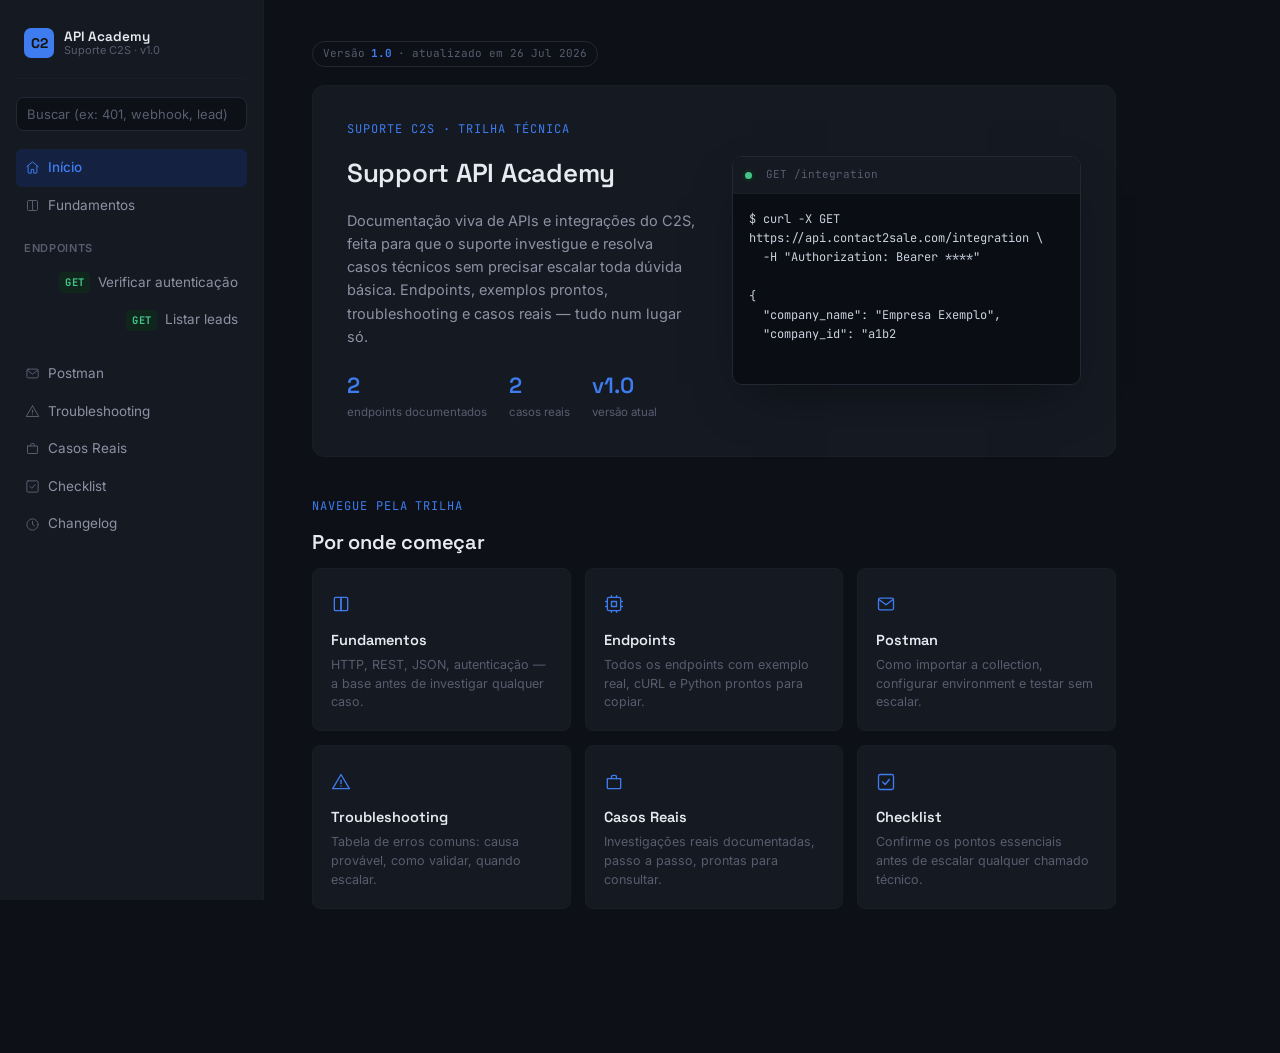
==== index.html @ 48d4d00a "Add files via upload" ====
<!DOCTYPE html>
<html lang="pt-BR">
<head>
<meta charset="UTF-8" />
<meta name="viewport" content="width=device-width, initial-scale=1.0" />
<title>Support API Academy — Trilha Técnica C2S</title>
<meta name="description" content="Documentação técnica de APIs e integrações do C2S para o time de suporte." />
<link rel="preconnect" href="https://fonts.googleapis.com">
<link rel="preconnect" href="https://fonts.gstatic.com" crossorigin>
<link href="https://fonts.googleapis.com/css2?family=Space+Grotesk:wght@500;600;700&family=Inter:wght@400;500;600&family=JetBrains+Mono:wght@400;500;700&display=swap" rel="stylesheet">
<link rel="stylesheet" href="style.css" />
</head>
<body>

<div class="topbar">
  <div class="brand">
    <div class="brand-mark">C2</div>
    <div class="brand-text">
      <span class="brand-title">API Academy</span>
      <span class="brand-sub">Suporte C2S</span>
    </div>
  </div>
  <button class="hamburger" id="hamburger" aria-label="Abrir menu">
    <svg width="17" height="17" viewBox="0 0 24 24" fill="none" stroke="currentColor" stroke-width="1.8" stroke-linecap="round"><path d="M3 6h18M3 12h18M3 18h18"/></svg>
  </button>
</div>

<div class="app-shell">
  <aside class="sidebar" id="sidebar">
    <div class="brand">
      <div class="brand-mark">C2</div>
      <div class="brand-text">
        <span class="brand-title">API Academy</span>
        <span class="brand-sub">Suporte C2S · v1.0</span>
      </div>
    </div>
    <input class="nav-search" id="nav-search" type="text" placeholder="Buscar (ex: 401, webhook, lead)" />
    <nav id="sidebar-nav"></nav>
  </aside>

  <main class="main" id="app"></main>
</div>

<script src="data.js"></script>
<script src="app.js"></script>
</body>
</html>
---- style.css ----
/* ================= DESIGN TOKENS ================= */
:root {
  --bg: #0D1017;
  --bg-elevated: #151922;
  --bg-elevated-2: #1B202B;
  --bg-code: #0A0D13;
  --text: #E7EAF0;
  --text-dim: #8B92A3;
  --text-faint: #565D6E;
  --border: #232834;
  --border-soft: #191D26;

  --accent: #3E7CF0;      /* azul C2S — destaque primário */
  --accent-dim: #2E5FC2;
  --accent-soft: #142140;
  --link: #6E9CF5;        /* azul mais claro — links e código */
  --link-soft: #12203A;
  --violet: #8C87E0;      /* segunda cor de apoio — distingue métodos/estados */
  --violet-soft: #1E1D38;
  --success: #45C48A;
  --success-soft: #10261C;
  --error: #E5685E;
  --error-soft: #2A1917;

  --font-display: 'Space Grotesk', sans-serif;
  --font-body: 'Inter', sans-serif;
  --font-mono: 'JetBrains Mono', monospace;

  --sidebar-w: 264px;
  --radius: 8px;
}

* { box-sizing: border-box; }

html { scroll-behavior: smooth; }

body {
  margin: 0;
  background: var(--bg);
  color: var(--text);
  font-family: var(--font-body);
  font-size: 15px;
  line-height: 1.6;
  -webkit-font-smoothing: antialiased;
}

a { color: var(--link); text-decoration: none; }
a:hover { text-decoration: underline; }

::selection { background: var(--accent-soft); color: var(--accent); }

:focus-visible {
  outline: 2px solid var(--accent);
  outline-offset: 2px;
  border-radius: 4px;
}

code, pre, .mono { font-family: var(--font-mono); }

.icon { flex-shrink: 0; display: inline-block; vertical-align: middle; }
.nav-link .icon { color: var(--text-faint); }
.nav-link.active .icon { color: var(--accent); }
.card-icon .icon { color: var(--accent); }
.copy-btn { display: inline-flex; align-items: center; gap: 5px; }

h1, h2, h3, h4 {
  font-family: var(--font-display);
  font-weight: 600;
  letter-spacing: -0.01em;
  margin: 0 0 0.5em;
}

/* ================= LAYOUT ================= */
.app-shell {
  display: flex;
  min-height: 100vh;
}

/* ---- sidebar ---- */
.sidebar {
  width: var(--sidebar-w);
  flex-shrink: 0;
  background: var(--bg-elevated);
  border-right: 1px solid var(--border-soft);
  position: sticky;
  top: 0;
  height: 100vh;
  overflow-y: auto;
  padding: 24px 16px 40px;
}

.brand {
  display: flex;
  align-items: center;
  gap: 10px;
  padding: 4px 8px 20px;
  border-bottom: 1px solid var(--border-soft);
  margin-bottom: 18px;
}

.brand-mark {
  width: 30px; height: 30px;
  border-radius: 7px;
  background: var(--accent);
  display: flex; align-items: center; justify-content: center;
  font-family: var(--font-display);
  font-weight: 700;
  font-size: 14px;
  color: #17130A;
  flex-shrink: 0;
}

.brand-text { display: flex; flex-direction: column; line-height: 1.15; }
.brand-title { font-family: var(--font-display); font-weight: 600; font-size: 13.5px; color: var(--text); }
.brand-sub { font-size: 11px; color: var(--text-faint); }

.nav-search {
  width: 100%;
  background: var(--bg);
  border: 1px solid var(--border);
  color: var(--text);
  padding: 8px 10px;
  border-radius: var(--radius);
  font-size: 13px;
  font-family: var(--font-body);
  margin-bottom: 18px;
}
.nav-search::placeholder { color: var(--text-faint); }
.nav-search:focus { outline: none; border-color: var(--accent); }

.nav-group { margin-bottom: 16px; }
.nav-group-label {
  font-size: 11px;
  text-transform: uppercase;
  letter-spacing: 0.06em;
  color: var(--text-faint);
  padding: 0 8px 6px;
  font-weight: 600;
}

.nav-link {
  display: flex;
  align-items: center;
  gap: 8px;
  padding: 7px 8px;
  border-radius: 6px;
  color: var(--text-dim);
  font-size: 13.5px;
  cursor: pointer;
  border: 1px solid transparent;
}
.nav-link:hover { color: var(--text); text-decoration: none; background: var(--bg-elevated-2); }
.nav-link.active {
  color: var(--accent);
  background: var(--accent-soft);
  font-weight: 500;
}
.nav-link .method-tag { margin-left: auto; }

/* ---- main ---- */
.main {
  flex: 1;
  min-width: 0;
  padding: 40px 48px 100px;
  max-width: 900px;
}

.eyebrow {
  font-family: var(--font-mono);
  font-size: 12px;
  color: var(--accent);
  text-transform: uppercase;
  letter-spacing: 0.08em;
  margin-bottom: 10px;
  display: block;
}

.page-title { font-size: 30px; margin-bottom: 10px; }
.page-lede { color: var(--text-dim); font-size: 16px; max-width: 620px; margin-bottom: 32px; }

.section { margin-bottom: 44px; }
.section h2 { font-size: 20px; margin-top: 0; }
.section h3 { font-size: 16px; color: var(--text); }

p { color: var(--text-dim); }
.section p { max-width: 680px; }

/* ---- mobile topbar ---- */
.topbar {
  display: none;
  align-items: center;
  justify-content: space-between;
  padding: 14px 18px;
  border-bottom: 1px solid var(--border-soft);
  background: var(--bg-elevated);
  position: sticky;
  top: 0;
  z-index: 20;
}
.hamburger {
  background: none; border: 1px solid var(--border); color: var(--text);
  border-radius: 6px; padding: 6px 10px; cursor: pointer; font-size: 15px;
}

/* ================= COMPONENTS ================= */

/* method tags */
.method-tag {
  font-family: var(--font-mono);
  font-size: 10.5px;
  font-weight: 700;
  padding: 2px 6px;
  border-radius: 4px;
  letter-spacing: 0.02em;
}
.method-GET { color: var(--success); background: var(--success-soft); }
.method-POST { color: var(--accent); background: var(--accent-soft); }
.method-PUT { color: var(--violet); background: var(--violet-soft); }
.method-DELETE { color: var(--error); background: var(--error-soft); }

/* card grid on home */
.card-grid {
  display: grid;
  grid-template-columns: repeat(auto-fill, minmax(240px, 1fr));
  gap: 14px;
  margin-top: 8px;
}
.card {
  background: var(--bg-elevated);
  border: 1px solid var(--border-soft);
  border-radius: var(--radius);
  padding: 18px;
  cursor: pointer;
  transition: border-color .15s ease, transform .15s ease;
}
.card:hover { border-color: var(--accent); transform: translateY(-1px); }
.card-icon { font-size: 20px; margin-bottom: 10px; display: block; }
.card-title { font-family: var(--font-display); font-weight: 600; font-size: 14.5px; color: var(--text); margin-bottom: 4px; }
.card-desc { font-size: 12.5px; color: var(--text-faint); line-height: 1.5; }

/* code panel */
.code-panel {
  background: var(--bg-code);
  border: 1px solid var(--border);
  border-radius: var(--radius);
  overflow: hidden;
  margin: 14px 0;
}
.code-panel-head {
  display: flex;
  align-items: center;
  justify-content: space-between;
  padding: 8px 12px;
  border-bottom: 1px solid var(--border-soft);
  background: var(--bg-elevated);
}
.code-panel-tabs { display: flex; gap: 4px; }
.code-tab {
  font-family: var(--font-mono);
  font-size: 11.5px;
  color: var(--text-faint);
  padding: 4px 9px;
  border-radius: 5px;
  cursor: pointer;
  border: none;
  background: none;
}
.code-tab.active { color: var(--accent); background: var(--accent-soft); }
.copy-btn {
  font-family: var(--font-mono);
  font-size: 11px;
  color: var(--text-faint);
  background: none;
  border: 1px solid var(--border);
  border-radius: 5px;
  padding: 3px 8px;
  cursor: pointer;
}
.copy-btn:hover { color: var(--text); border-color: var(--text-faint); }
.code-panel pre {
  margin: 0;
  padding: 16px;
  overflow-x: auto;
  font-size: 12.5px;
  line-height: 1.6;
  color: #C9D1DE;
}
.code-panel pre .k { color: var(--link); }
.code-panel pre .s { color: var(--success); }
.code-panel pre .n { color: var(--accent); }

/* tables */
table { width: 100%; border-collapse: collapse; margin: 14px 0; font-size: 13px; }
th {
  text-align: left;
  font-family: var(--font-mono);
  font-size: 11px;
  text-transform: uppercase;
  letter-spacing: 0.04em;
  color: var(--text-faint);
  padding: 8px 10px;
  border-bottom: 1px solid var(--border);
}
td { padding: 9px 10px; border-bottom: 1px solid var(--border-soft); color: var(--text-dim); vertical-align: top; }
td code { color: var(--accent); font-size: 12px; }
tr:last-child td { border-bottom: none; }

/* status chips in troubleshooting table */
.status-chip {
  font-family: var(--font-mono);
  font-weight: 700;
  font-size: 12px;
  padding: 2px 7px;
  border-radius: 4px;
}
.status-4 { color: var(--violet); background: var(--violet-soft); }
.status-5 { color: var(--error); background: var(--error-soft); }
.status-2 { color: var(--success); background: var(--success-soft); }

/* checklist */
.checklist { list-style: none; padding: 0; margin: 14px 0; }
.checklist li {
  display: flex; align-items: center; gap: 10px;
  padding: 9px 4px;
  border-bottom: 1px solid var(--border-soft);
  color: var(--text-dim);
  font-size: 14px;
}
.checklist li input { width: 16px; height: 16px; accent-color: var(--accent); }
.checklist li.checked span { color: var(--text-faint); text-decoration: line-through; }

/* case cards */
.caso-card {
  background: var(--bg-elevated);
  border: 1px solid var(--border-soft);
  border-radius: var(--radius);
  padding: 20px 22px;
  margin-bottom: 16px;
}
.caso-id { font-family: var(--font-mono); font-size: 11px; color: var(--accent); letter-spacing: .04em; }
.caso-card h3 { margin: 6px 0 10px; }
.caso-card .label { font-size: 11px; text-transform: uppercase; letter-spacing: .05em; color: var(--text-faint); margin: 14px 0 6px; font-weight: 600; }
.caso-card ol { margin: 0; padding-left: 18px; color: var(--text-dim); }
.caso-card ol li { margin-bottom: 5px; }

/* home hero */
.hero {
  border: 1px solid var(--border-soft);
  background: var(--bg-elevated);
  border-radius: 12px;
  padding: 34px;
  margin-bottom: 40px;
  display: flex;
  gap: 36px;
  align-items: center;
  flex-wrap: wrap;
}
.hero-copy { flex: 1; min-width: 260px; }
.hero-copy .eyebrow { margin-bottom: 14px; }
.hero-copy h1 { font-size: 26px; margin-bottom: 12px; }
.hero-copy p { font-size: 14.5px; }
.hero-terminal { flex: 1; min-width: 300px; max-width: 420px; }

.terminal {
  background: var(--bg-code);
  border: 1px solid var(--border);
  border-radius: 10px;
  overflow: hidden;
  box-shadow: 0 20px 50px -20px rgba(0,0,0,.5);
}
.terminal-head {
  display: flex; align-items: center; gap: 6px;
  padding: 9px 12px;
  background: var(--bg-elevated);
  border-bottom: 1px solid var(--border-soft);
}
.terminal-dot { width: 7px; height: 7px; border-radius: 50%; background: var(--success); box-shadow: 0 0 0 3px var(--success-soft); }
.terminal-label { font-family: var(--font-mono); font-size: 11px; color: var(--text-faint); margin-left: 8px; }
.terminal-body { padding: 16px; font-family: var(--font-mono); font-size: 12px; min-height: 190px; color: #C9D1DE; white-space: pre-wrap; }
.terminal-cursor { display: inline-block; width: 6px; height: 13px; background: var(--accent); vertical-align: middle; animation: blink 1s step-start infinite; }
@keyframes blink { 50% { opacity: 0; } }

.stat-row { display: flex; gap: 22px; margin-top: 20px; flex-wrap: wrap; }
.stat { }
.stat-num { font-family: var(--font-display); font-size: 22px; font-weight: 600; color: var(--accent); }
.stat-label { font-size: 11.5px; color: var(--text-faint); }

.version-badge {
  display: inline-flex; align-items: center; gap: 6px;
  font-family: var(--font-mono); font-size: 11px; color: var(--text-faint);
  border: 1px solid var(--border); border-radius: 20px; padding: 3px 10px;
  margin-bottom: 18px;
}
.version-badge b { color: var(--accent); }

/* video card */
.video-card {
  display: flex;
  align-items: center;
  gap: 14px;
  background: var(--bg-elevated);
  border: 1px solid var(--border-soft);
  border-radius: var(--radius);
  padding: 14px 16px;
  text-decoration: none;
  color: var(--text);
}
.video-card:hover { border-color: var(--accent); text-decoration: none; }
.video-card .icon { color: var(--accent); }
.video-card-title { font-size: 13.5px; font-weight: 500; color: var(--text); }
.video-card-sub { font-size: 11.5px; color: var(--text-faint); margin-top: 2px; }

/* endpoint detail layout */
.endpoint-head {
  display: flex; align-items: center; gap: 10px; margin-bottom: 6px;
}
.endpoint-path { font-family: var(--font-mono); font-size: 15px; color: var(--text); }

.two-col {
  display: grid;
  grid-template-columns: 1fr;
  gap: 24px;
}

@media (min-width: 900px) {
  .two-col { grid-template-columns: 1.1fr 1fr; align-items: start; }
  .two-col .code-panel { position: sticky; top: 24px; }
}

@media (max-width: 860px) {
  .sidebar { position: fixed; left: -280px; top: 0; z-index: 30; transition: left .2s ease; box-shadow: 0 0 0 100vmax rgba(0,0,0,0); }
  .sidebar.open { left: 0; box-shadow: 20px 0 60px rgba(0,0,0,.4); }
  .topbar { display: flex; }
  .main { padding: 24px 18px 80px; }
  .hero { flex-direction: column; }
}
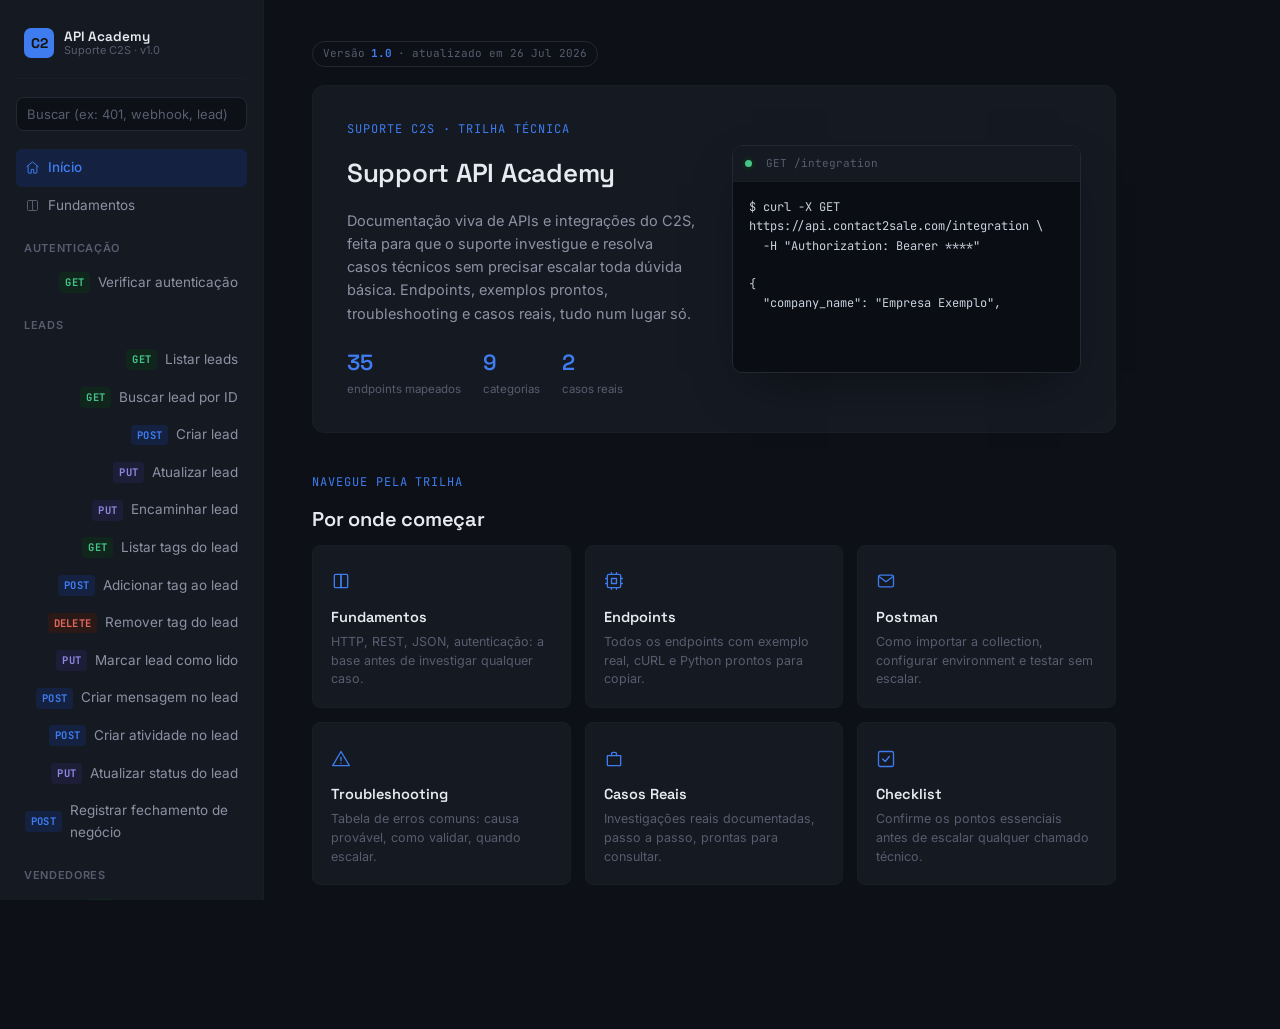
==== commit 6eb69c8b: "Add files via upload" ====
--- a/index.html
+++ b/index.html
@@ -3,7 +3,7 @@
 <head>
 <meta charset="UTF-8" />
 <meta name="viewport" content="width=device-width, initial-scale=1.0" />
-<title>Support API Academy — Trilha Técnica C2S</title>
+<title>Support API Academy: Trilha Técnica C2S</title>
 <meta name="description" content="Documentação técnica de APIs e integrações do C2S para o time de suporte." />
 <link rel="preconnect" href="https://fonts.googleapis.com">
 <link rel="preconnect" href="https://fonts.gstatic.com" crossorigin>
--- a/style.css
+++ b/style.css
@@ -409,6 +409,10 @@
 .video-card .icon { color: var(--accent); }
 .video-card-title { font-size: 13.5px; font-weight: 500; color: var(--text); }
 .video-card-sub { font-size: 11.5px; color: var(--text-faint); margin-top: 2px; }
+.video-card-empty { cursor: default; border-style: dashed; }
+.video-card-empty:hover { border-color: var(--border-soft); }
+.video-card-empty .icon { color: var(--text-faint); }
+.video-card-empty .video-card-title { color: var(--text-faint); }
 
 /* endpoint detail layout */
 .endpoint-head {
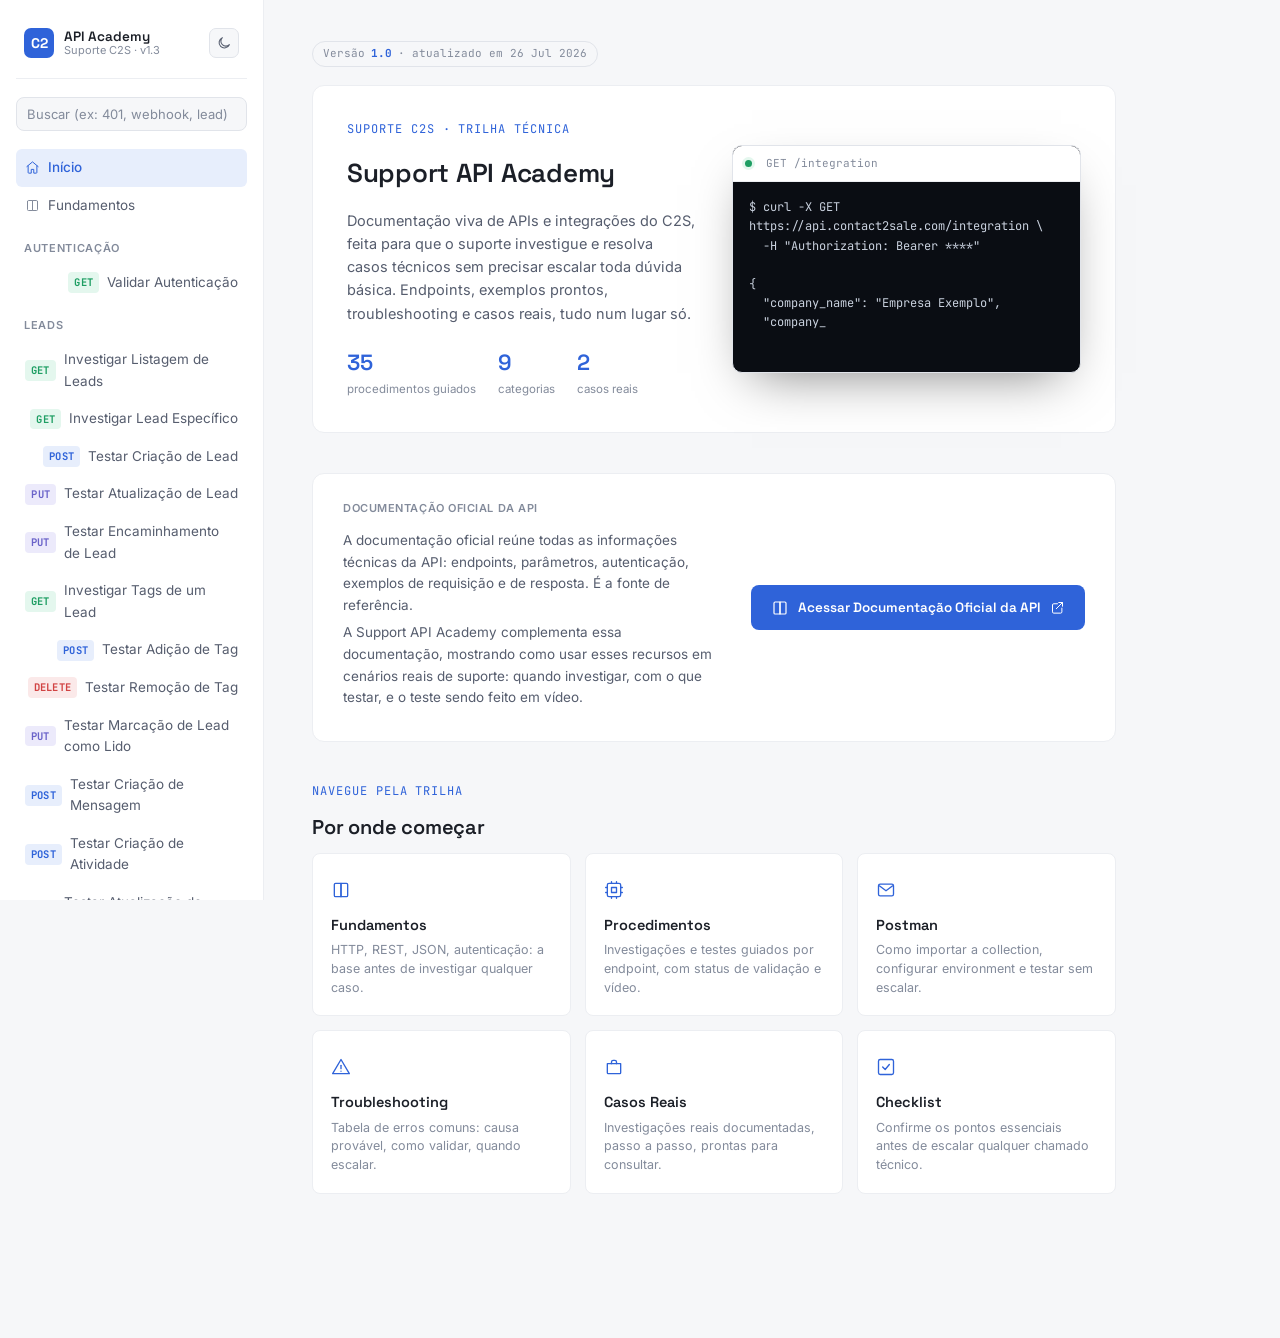
==== commit 1d5bdb13: "Add files via upload" ====
--- a/index.html
+++ b/index.html
@@ -5,6 +5,17 @@
 <meta name="viewport" content="width=device-width, initial-scale=1.0" />
 <title>Support API Academy: Trilha Técnica C2S</title>
 <meta name="description" content="Documentação técnica de APIs e integrações do C2S para o time de suporte." />
+<link rel="icon" type="image/svg+xml" href="favicon.svg" />
+<script>
+  // aplica o tema salvo antes do CSS carregar, evita flash de tema errado
+  (function () {
+    try {
+      var saved = localStorage.getItem("sa-theme");
+      var theme = saved || (window.matchMedia && window.matchMedia("(prefers-color-scheme: light)").matches ? "light" : "dark");
+      document.documentElement.setAttribute("data-theme", theme);
+    } catch (e) {}
+  })();
+</script>
 <link rel="preconnect" href="https://fonts.googleapis.com">
 <link rel="preconnect" href="https://fonts.gstatic.com" crossorigin>
 <link href="https://fonts.googleapis.com/css2?family=Space+Grotesk:wght@500;600;700&family=Inter:wght@400;500;600&family=JetBrains+Mono:wght@400;500;700&display=swap" rel="stylesheet">
@@ -31,8 +42,9 @@
       <div class="brand-mark">C2</div>
       <div class="brand-text">
         <span class="brand-title">API Academy</span>
-        <span class="brand-sub">Suporte C2S · v1.0</span>
+        <span class="brand-sub" id="brand-version">Suporte C2S</span>
       </div>
+      <button class="theme-toggle" id="theme-toggle" aria-label="Alternar tema claro/escuro"></button>
     </div>
     <input class="nav-search" id="nav-search" type="text" placeholder="Buscar (ex: 401, webhook, lead)" />
     <nav id="sidebar-nav"></nav>
--- a/style.css
+++ b/style.css
@@ -10,12 +10,12 @@
   --border: #232834;
   --border-soft: #191D26;
 
-  --accent: #3E7CF0;      /* azul C2S — destaque primário */
+  --accent: #3E7CF0;      /* azul C2S, destaque primário */
   --accent-dim: #2E5FC2;
   --accent-soft: #142140;
-  --link: #6E9CF5;        /* azul mais claro — links e código */
+  --link: #6E9CF5;        /* azul mais claro, links e código */
   --link-soft: #12203A;
-  --violet: #8C87E0;      /* segunda cor de apoio — distingue métodos/estados */
+  --violet: #8C87E0;      /* segunda cor de apoio, distingue métodos/estados */
   --violet-soft: #1E1D38;
   --success: #45C48A;
   --success-soft: #10261C;
@@ -29,6 +29,33 @@
   --sidebar-w: 264px;
   --radius: 8px;
 }
+
+/* ================= TEMA CLARO ================= */
+html[data-theme="light"] {
+  --bg: #F6F7F9;
+  --bg-elevated: #FFFFFF;
+  --bg-elevated-2: #EEF0F3;
+  --bg-code: #0A0D13;      /* blocos de código continuam escuros nos dois temas, de propósito */
+  --text: #1B1F27;
+  --text-dim: #565D6E;
+  --text-faint: #838B9B;
+  --border: #E1E4EA;
+  --border-soft: #ECEEF2;
+
+  --accent: #2F63D9;
+  --accent-dim: #244EAD;
+  --accent-soft: #E7EEFC;
+  --link: #2F63D9;
+  --link-soft: #E7EEFC;
+  --violet: #6A63C9;
+  --violet-soft: #ECEAFB;
+  --success: #1E9E63;
+  --success-soft: #E4F7EE;
+  --error: #D14343;
+  --error-soft: #FBE9E9;
+}
+html[data-theme="light"] .terminal-body,
+html[data-theme="light"] .code-panel pre { color: #C9D1DE; }
 
 * { box-sizing: border-box; }
 
@@ -106,13 +133,25 @@
   font-family: var(--font-display);
   font-weight: 700;
   font-size: 14px;
-  color: #17130A;
+  color: #FFFFFF;
   flex-shrink: 0;
 }
 
-.brand-text { display: flex; flex-direction: column; line-height: 1.15; }
+.brand-text { display: flex; flex-direction: column; line-height: 1.15; flex: 1; min-width: 0; }
 .brand-title { font-family: var(--font-display); font-weight: 600; font-size: 13.5px; color: var(--text); }
 .brand-sub { font-size: 11px; color: var(--text-faint); }
+
+.theme-toggle {
+  flex-shrink: 0;
+  width: 30px; height: 30px;
+  display: flex; align-items: center; justify-content: center;
+  background: var(--bg);
+  border: 1px solid var(--border);
+  border-radius: 7px;
+  color: var(--text-dim);
+  cursor: pointer;
+}
+.theme-toggle:hover { color: var(--accent); border-color: var(--accent); }
 
 .nav-search {
   width: 100%;
@@ -175,6 +214,21 @@
   display: block;
 }
 
+.back-btn {
+  display: inline-flex;
+  align-items: center;
+  gap: 6px;
+  background: none;
+  border: none;
+  color: var(--text-faint);
+  font-family: var(--font-body);
+  font-size: 12.5px;
+  cursor: pointer;
+  padding: 0;
+  margin-bottom: 18px;
+}
+.back-btn:hover { color: var(--accent); }
+
 .page-title { font-size: 30px; margin-bottom: 10px; }
 .page-lede { color: var(--text-dim); font-size: 16px; max-width: 620px; margin-bottom: 32px; }
 
@@ -343,6 +397,48 @@
 .caso-card ol { margin: 0; padding-left: 18px; color: var(--text-dim); }
 .caso-card ol li { margin-bottom: 5px; }
 
+/* relação com a documentação oficial (home) */
+.docs-relation {
+  border: 1px solid var(--border-soft);
+  background: var(--bg-elevated);
+  border-radius: 12px;
+  padding: 26px 30px;
+  margin-bottom: 40px;
+  display: flex;
+  align-items: center;
+  gap: 30px;
+  flex-wrap: wrap;
+}
+.docs-relation-copy { flex: 1; min-width: 260px; }
+.docs-relation-copy p { font-size: 13.5px; margin: 6px 0; max-width: 560px; }
+.docs-relation-btn {
+  display: inline-flex;
+  align-items: center;
+  gap: 9px;
+  background: var(--accent);
+  color: #FFFFFF;
+  font-family: var(--font-display);
+  font-weight: 600;
+  font-size: 13.5px;
+  padding: 12px 20px;
+  border-radius: 8px;
+  white-space: nowrap;
+  text-decoration: none;
+  flex-shrink: 0;
+}
+.docs-relation-btn:hover { text-decoration: none; opacity: 0.9; }
+
+/* link discreto pra doc oficial no rodapé de cada procedimento */
+.official-docs-link {
+  display: inline-flex;
+  align-items: center;
+  gap: 6px;
+  font-size: 12.5px;
+  color: var(--text-faint);
+  margin-top: 8px;
+}
+.official-docs-link:hover { color: var(--link); text-decoration: none; }
+
 /* home hero */
 .hero {
   border: 1px solid var(--border-soft);
@@ -392,6 +488,42 @@
   margin-bottom: 18px;
 }
 .version-badge b { color: var(--accent); }
+
+/* status block + tools block */
+.status-block, .tools-block {
+  background: var(--bg-elevated);
+  border: 1px solid var(--border-soft);
+  border-radius: var(--radius);
+  padding: 16px 18px;
+  margin-bottom: 24px;
+}
+.status-block-label {
+  font-size: 11px;
+  text-transform: uppercase;
+  letter-spacing: 0.05em;
+  color: var(--text-faint);
+  font-weight: 600;
+  margin-bottom: 12px;
+}
+.status-items {
+  display: flex;
+  flex-wrap: wrap;
+  gap: 10px 22px;
+}
+.status-item, .tool-item {
+  display: flex;
+  align-items: center;
+  gap: 7px;
+  font-size: 13px;
+  color: var(--text-dim);
+}
+.status-item.done { color: var(--success); }
+.status-item.done .icon { color: var(--success); }
+.status-item.pending { color: var(--text-faint); }
+.status-item.pending .icon { color: var(--text-faint); }
+.status-item.revisao { color: var(--text-dim); }
+.status-item.revisao .icon { color: var(--text-faint); }
+.tool-item .icon { color: var(--accent); }
 
 /* video card */
 .video-card {
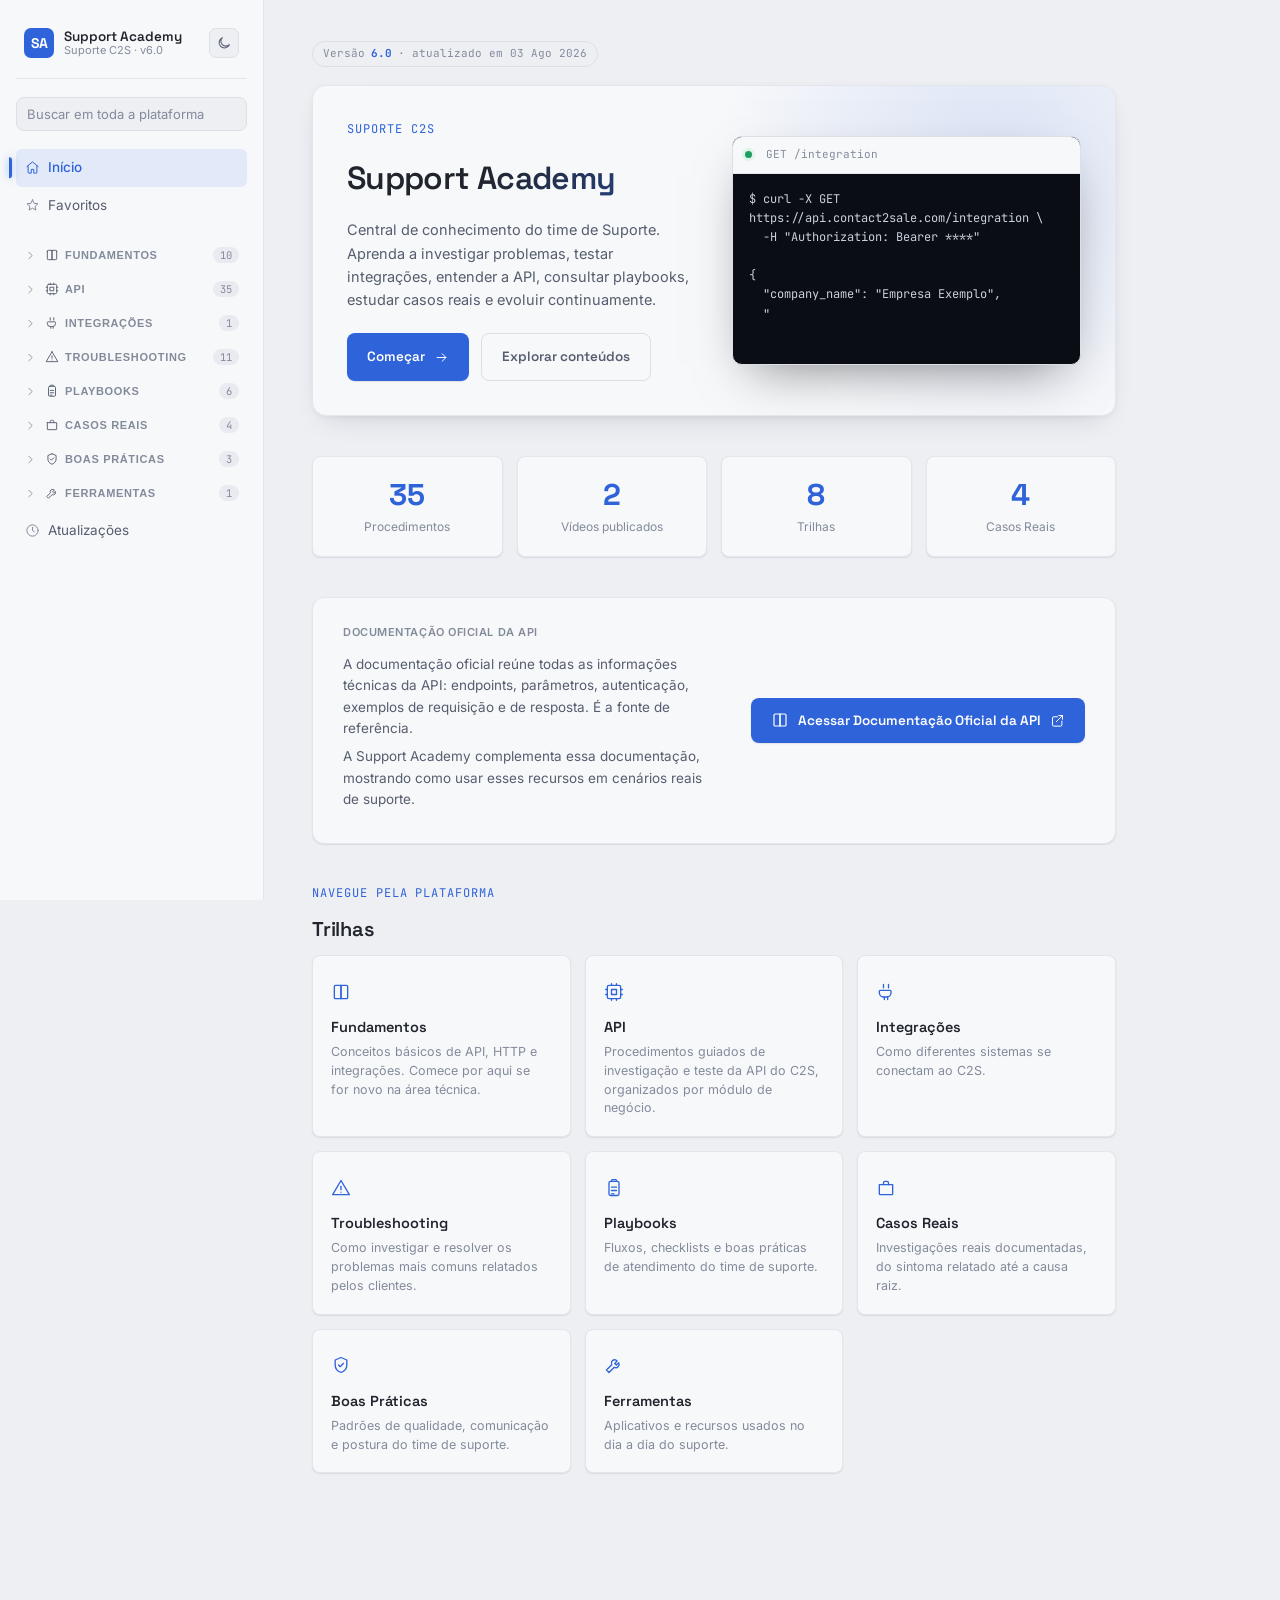
==== commit a009e8c0: "Add files via upload" ====
--- a/index.html
+++ b/index.html
@@ -3,8 +3,8 @@
 <head>
 <meta charset="UTF-8" />
 <meta name="viewport" content="width=device-width, initial-scale=1.0" />
-<title>Support API Academy: Trilha Técnica C2S</title>
-<meta name="description" content="Documentação técnica de APIs e integrações do C2S para o time de suporte." />
+<title>Support Academy: Base de Conhecimento do Suporte C2S</title>
+<meta name="description" content="Plataforma interna de treinamento, documentação técnica, troubleshooting e base de conhecimento do Suporte C2S." />
 <link rel="icon" type="image/svg+xml" href="favicon.svg" />
 <script>
   // aplica o tema salvo antes do CSS carregar, evita flash de tema errado
@@ -25,9 +25,9 @@
 
 <div class="topbar">
   <div class="brand">
-    <div class="brand-mark">C2</div>
+    <div class="brand-mark">SA</div>
     <div class="brand-text">
-      <span class="brand-title">API Academy</span>
+      <span class="brand-title">Support Academy</span>
       <span class="brand-sub">Suporte C2S</span>
     </div>
   </div>
@@ -39,14 +39,14 @@
 <div class="app-shell">
   <aside class="sidebar" id="sidebar">
     <div class="brand">
-      <div class="brand-mark">C2</div>
+      <div class="brand-mark">SA</div>
       <div class="brand-text">
-        <span class="brand-title">API Academy</span>
+        <span class="brand-title">Support Academy</span>
         <span class="brand-sub" id="brand-version">Suporte C2S</span>
       </div>
       <button class="theme-toggle" id="theme-toggle" aria-label="Alternar tema claro/escuro"></button>
     </div>
-    <input class="nav-search" id="nav-search" type="text" placeholder="Buscar (ex: 401, webhook, lead)" />
+    <input class="nav-search" id="nav-search" type="text" placeholder="Buscar em toda a plataforma" />
     <nav id="sidebar-nav"></nav>
   </aside>
 
--- a/style.css
+++ b/style.css
@@ -28,31 +28,43 @@
 
   --sidebar-w: 264px;
   --radius: 8px;
+  --radius-lg: 14px;
+
+  --ease: cubic-bezier(0.16, 1, 0.3, 1);
+  --shadow-sm: 0 1px 2px rgba(0,0,0,.24), 0 1px 1px rgba(0,0,0,.12);
+  --shadow-md: 0 10px 30px -12px rgba(0,0,0,.45), 0 2px 8px -2px rgba(0,0,0,.3);
+  --shadow-lg: 0 30px 60px -20px rgba(0,0,0,.55), 0 10px 24px -8px rgba(0,0,0,.35);
+  --glow-accent: 0 0 0 1px rgba(62,124,240,.35), 0 8px 30px -6px rgba(62,124,240,.35);
 }
 
 /* ================= TEMA CLARO ================= */
 html[data-theme="light"] {
-  --bg: #F6F7F9;
-  --bg-elevated: #FFFFFF;
-  --bg-elevated-2: #EEF0F3;
+  --bg: #EDEFF3;
+  --bg-elevated: #F7F8FA;
+  --bg-elevated-2: #E9EBF0;
   --bg-code: #0A0D13;      /* blocos de código continuam escuros nos dois temas, de propósito */
-  --text: #1B1F27;
+  --text: #20242C;
   --text-dim: #565D6E;
   --text-faint: #838B9B;
-  --border: #E1E4EA;
-  --border-soft: #ECEEF2;
+  --border: #DBDFE6;
+  --border-soft: #E3E6EC;
 
   --accent: #2F63D9;
   --accent-dim: #244EAD;
-  --accent-soft: #E7EEFC;
+  --accent-soft: #E2E9F9;
   --link: #2F63D9;
-  --link-soft: #E7EEFC;
+  --link-soft: #E2E9F9;
   --violet: #6A63C9;
-  --violet-soft: #ECEAFB;
+  --violet-soft: #E7E4F7;
   --success: #1E9E63;
-  --success-soft: #E4F7EE;
+  --success-soft: #DFF3E9;
   --error: #D14343;
-  --error-soft: #FBE9E9;
+  --error-soft: #F8E3E3;
+
+  --shadow-sm: 0 1px 2px rgba(20,30,50,.06), 0 1px 1px rgba(20,30,50,.04);
+  --shadow-md: 0 12px 28px -14px rgba(20,30,50,.18), 0 2px 8px -2px rgba(20,30,50,.08);
+  --shadow-lg: 0 30px 60px -24px rgba(20,30,50,.22), 0 10px 24px -10px rgba(20,30,50,.12);
+  --glow-accent: 0 0 0 1px rgba(47,99,217,.25), 0 8px 26px -8px rgba(47,99,217,.3);
 }
 html[data-theme="light"] .terminal-body,
 html[data-theme="light"] .code-panel pre { color: #C9D1DE; }
@@ -83,6 +95,13 @@
 }
 
 code, pre, .mono { font-family: var(--font-mono); }
+
+/* scrollbar customizada */
+* { scrollbar-width: thin; scrollbar-color: var(--border) transparent; }
+*::-webkit-scrollbar { width: 9px; height: 9px; }
+*::-webkit-scrollbar-track { background: transparent; }
+*::-webkit-scrollbar-thumb { background: var(--border); border-radius: 20px; border: 2px solid transparent; background-clip: padding-box; }
+*::-webkit-scrollbar-thumb:hover { background: var(--text-faint); background-clip: padding-box; }
 
 .icon { flex-shrink: 0; display: inline-block; vertical-align: middle; }
 .nav-link .icon { color: var(--text-faint); }
@@ -150,8 +169,10 @@
   border-radius: 7px;
   color: var(--text-dim);
   cursor: pointer;
-}
-.theme-toggle:hover { color: var(--accent); border-color: var(--accent); }
+  transition: color .15s var(--ease), border-color .15s var(--ease), transform .15s var(--ease);
+}
+.theme-toggle:hover { color: var(--accent); border-color: var(--accent); transform: rotate(-8deg); }
+.theme-toggle:active { transform: rotate(0deg) scale(.92); }
 
 .nav-search {
   width: 100%;
@@ -187,6 +208,8 @@
   font-size: 13.5px;
   cursor: pointer;
   border: 1px solid transparent;
+  position: relative;
+  transition: color .15s var(--ease), background-color .15s var(--ease);
 }
 .nav-link:hover { color: var(--text); text-decoration: none; background: var(--bg-elevated-2); }
 .nav-link.active {
@@ -194,7 +217,73 @@
   background: var(--accent-soft);
   font-weight: 500;
 }
+.nav-link.active::before {
+  content: "";
+  position: absolute;
+  left: -8px; top: 50%;
+  transform: translateY(-50%);
+  width: 3px; height: 60%;
+  border-radius: 0 3px 3px 0;
+  background: var(--accent);
+  box-shadow: 0 0 8px rgba(62,124,240,.6);
+}
+.nav-link .icon { transition: color .15s var(--ease); }
 .nav-link .method-tag { margin-left: auto; }
+
+/* pastas colapsáveis (categorias de procedimento) */
+.nav-folder { margin-bottom: 4px; }
+.nav-folder-toggle {
+  width: 100%;
+  display: flex;
+  align-items: center;
+  gap: 6px;
+  padding: 7px 8px;
+  background: none;
+  border: none;
+  border-radius: 6px;
+  cursor: pointer;
+  text-align: left;
+  transition: background-color .15s var(--ease);
+}
+.nav-folder-toggle:hover { background: var(--bg-elevated-2); }
+.nav-folder-toggle .icon {
+  color: var(--text-faint);
+  transition: transform 0.15s ease;
+  flex-shrink: 0;
+}
+.nav-folder.open .nav-folder-toggle .icon { transform: rotate(90deg); }
+.nav-folder-toggle .nav-group-label { padding: 0; margin: 0; }
+.nav-folder-count {
+  margin-left: auto;
+  font-family: var(--font-mono);
+  font-size: 10.5px;
+  color: var(--text-faint);
+  background: var(--bg-elevated-2);
+  border-radius: 10px;
+  padding: 1px 7px;
+}
+.nav-folder-items {
+  max-height: 0;
+  overflow: hidden;
+  transition: max-height 0.2s ease;
+}
+.nav-folder.open .nav-folder-items { max-height: 2000px; }
+
+.nav-method-group { margin: 6px 0 10px; padding-left: 6px; }
+.nav-method-label { padding: 2px 8px 5px; }
+.nav-method-group .nav-link { padding-left: 20px; font-size: 13px; }
+
+.nav-categoria-group { margin: 4px 0 8px; }
+.nav-categoria-label {
+  font-size: 10.5px;
+  text-transform: uppercase;
+  letter-spacing: 0.05em;
+  color: var(--text-faint);
+  padding: 4px 8px 3px 14px;
+  font-weight: 600;
+}
+.nav-categoria-group > .nav-link { padding-left: 20px; font-size: 13px; }
+.nav-folder-toggle .icon:nth-child(2) { color: var(--text-dim); margin-left: 2px; }
 
 /* ---- main ---- */
 .main {
@@ -202,6 +291,15 @@
   min-width: 0;
   padding: 40px 48px 100px;
   max-width: 900px;
+}
+
+@keyframes pageIn {
+  from { opacity: 0; transform: translateY(6px); }
+  to { opacity: 1; transform: translateY(0); }
+}
+.page-enter { animation: pageIn .32s var(--ease); }
+@media (prefers-reduced-motion: reduce) {
+  .page-enter, .hero { animation: none; }
 }
 
 .eyebrow {
@@ -226,8 +324,75 @@
   cursor: pointer;
   padding: 0;
   margin-bottom: 18px;
-}
-.back-btn:hover { color: var(--accent); }
+  transition: color .15s var(--ease), transform .15s var(--ease);
+}
+.back-btn:hover { color: var(--accent); transform: translateX(-2px); }
+
+/* breadcrumb */
+.breadcrumb {
+  display: flex;
+  align-items: center;
+  flex-wrap: wrap;
+  gap: 6px;
+  font-size: 12px;
+  color: var(--text-faint);
+  margin-bottom: 14px;
+}
+.breadcrumb a { color: var(--text-faint); text-decoration: none; }
+.breadcrumb a:hover { color: var(--accent); }
+.breadcrumb-sep { color: var(--border); }
+.breadcrumb-current { color: var(--text-dim); }
+
+.content-title-row {
+  display: flex;
+  align-items: center;
+  gap: 12px;
+  margin-bottom: 10px;
+}
+.content-title-row .page-title { margin-bottom: 0; }
+
+.favorite-btn {
+  flex-shrink: 0;
+  width: 34px; height: 34px;
+  display: flex; align-items: center; justify-content: center;
+  background: var(--bg-elevated);
+  border: 1px solid var(--border);
+  border-radius: 8px;
+  color: var(--text-faint);
+  cursor: pointer;
+  transition: color .15s var(--ease), border-color .15s var(--ease), transform .15s var(--ease);
+}
+.favorite-btn:hover { color: var(--accent); border-color: var(--accent); transform: scale(1.06); }
+.favorite-btn.active { color: #F5B93D; border-color: rgba(245,185,61,.4); }
+.favorite-btn.active .icon { fill: #F5B93D; }
+.favorite-btn:active { transform: scale(.92); }
+
+/* progresso */
+.progress-control {
+  display: inline-flex;
+  gap: 4px;
+  padding: 4px;
+  background: var(--bg-elevated);
+  border: 1px solid var(--border-soft);
+  border-radius: 9px;
+  margin-bottom: 24px;
+}
+.progress-btn {
+  font-family: var(--font-body);
+  font-size: 12px;
+  font-weight: 500;
+  padding: 6px 12px;
+  border-radius: 6px;
+  border: none;
+  background: none;
+  color: var(--text-faint);
+  cursor: pointer;
+  transition: background-color .15s var(--ease), color .15s var(--ease);
+}
+.progress-btn:hover { color: var(--text); }
+.progress-btn.active.progress-nao-iniciado { background: var(--bg-elevated-2); color: var(--text-dim); }
+.progress-btn.active.progress-em-andamento { background: var(--accent-soft); color: var(--accent); }
+.progress-btn.active.progress-concluido { background: var(--success-soft); color: var(--success); }
 
 .page-title { font-size: 30px; margin-bottom: 10px; }
 .page-lede { color: var(--text-dim); font-size: 16px; max-width: 620px; margin-bottom: 32px; }
@@ -266,11 +431,12 @@
   padding: 2px 6px;
   border-radius: 4px;
   letter-spacing: 0.02em;
-}
-.method-GET { color: var(--success); background: var(--success-soft); }
-.method-POST { color: var(--accent); background: var(--accent-soft); }
-.method-PUT { color: var(--violet); background: var(--violet-soft); }
-.method-DELETE { color: var(--error); background: var(--error-soft); }
+  border: 1px solid transparent;
+}
+.method-GET { color: var(--success); background: var(--success-soft); border-color: rgba(69,196,138,.25); }
+.method-POST { color: var(--accent); background: var(--accent-soft); border-color: rgba(62,124,240,.25); }
+.method-PUT { color: var(--violet); background: var(--violet-soft); border-color: rgba(140,135,224,.25); }
+.method-DELETE { color: var(--error); background: var(--error-soft); border-color: rgba(229,104,94,.25); }
 
 /* card grid on home */
 .card-grid {
@@ -285,10 +451,14 @@
   border-radius: var(--radius);
   padding: 18px;
   cursor: pointer;
-  transition: border-color .15s ease, transform .15s ease;
-}
-.card:hover { border-color: var(--accent); transform: translateY(-1px); }
+  box-shadow: var(--shadow-sm);
+  transition: border-color .2s var(--ease), transform .2s var(--ease), box-shadow .2s var(--ease);
+}
+.card:hover { border-color: var(--accent); transform: translateY(-3px); box-shadow: var(--glow-accent); }
+.card:active { transform: translateY(-1px); transition-duration: .05s; }
 .card-icon { font-size: 20px; margin-bottom: 10px; display: block; }
+.card-icon .icon { transition: transform .25s var(--ease); }
+.card:hover .card-icon .icon { transform: scale(1.08); }
 .card-title { font-family: var(--font-display); font-weight: 600; font-size: 14.5px; color: var(--text); margin-bottom: 4px; }
 .card-desc { font-size: 12.5px; color: var(--text-faint); line-height: 1.5; }
 
@@ -299,6 +469,7 @@
   border-radius: var(--radius);
   overflow: hidden;
   margin: 14px 0;
+  box-shadow: var(--shadow-sm);
 }
 .code-panel-head {
   display: flex;
@@ -318,7 +489,9 @@
   cursor: pointer;
   border: none;
   background: none;
-}
+  transition: color .15s var(--ease), background-color .15s var(--ease);
+}
+.code-tab:hover { color: var(--text); }
 .code-tab.active { color: var(--accent); background: var(--accent-soft); }
 .copy-btn {
   font-family: var(--font-mono);
@@ -329,8 +502,10 @@
   border-radius: 5px;
   padding: 3px 8px;
   cursor: pointer;
+  transition: color .15s var(--ease), border-color .15s var(--ease), transform .1s var(--ease);
 }
 .copy-btn:hover { color: var(--text); border-color: var(--text-faint); }
+.copy-btn:active { transform: scale(.94); }
 .code-panel pre {
   margin: 0;
   padding: 16px;
@@ -358,6 +533,8 @@
 td { padding: 9px 10px; border-bottom: 1px solid var(--border-soft); color: var(--text-dim); vertical-align: top; }
 td code { color: var(--accent); font-size: 12px; }
 tr:last-child td { border-bottom: none; }
+tbody tr { transition: background-color .12s var(--ease); }
+tbody tr:hover { background-color: var(--bg-elevated-2); }
 
 /* status chips in troubleshooting table */
 .status-chip {
@@ -379,8 +556,36 @@
   border-bottom: 1px solid var(--border-soft);
   color: var(--text-dim);
   font-size: 14px;
-}
-.checklist li input { width: 16px; height: 16px; accent-color: var(--accent); }
+  transition: background-color .15s var(--ease);
+}
+.checklist li:hover { background-color: var(--bg-elevated); }
+.checklist li input[type="checkbox"] {
+  appearance: none;
+  -webkit-appearance: none;
+  width: 18px; height: 18px;
+  flex-shrink: 0;
+  border: 1.5px solid var(--border);
+  border-radius: 5px;
+  background: var(--bg);
+  cursor: pointer;
+  position: relative;
+  transition: background-color .15s var(--ease), border-color .15s var(--ease), transform .1s var(--ease);
+}
+.checklist li input[type="checkbox"]:hover { border-color: var(--accent); }
+.checklist li input[type="checkbox"]:active { transform: scale(.9); }
+.checklist li input[type="checkbox"]:checked {
+  background: var(--accent);
+  border-color: var(--accent);
+}
+.checklist li input[type="checkbox"]:checked::after {
+  content: "";
+  position: absolute;
+  left: 5px; top: 1.5px;
+  width: 5px; height: 9px;
+  border: solid #fff;
+  border-width: 0 2px 2px 0;
+  transform: rotate(45deg);
+}
 .checklist li.checked span { color: var(--text-faint); text-decoration: line-through; }
 
 /* case cards */
@@ -390,6 +595,7 @@
   border-radius: var(--radius);
   padding: 20px 22px;
   margin-bottom: 16px;
+  box-shadow: var(--shadow-sm);
 }
 .caso-id { font-family: var(--font-mono); font-size: 11px; color: var(--accent); letter-spacing: .04em; }
 .caso-card h3 { margin: 6px 0 10px; }
@@ -397,6 +603,64 @@
 .caso-card ol { margin: 0; padding-left: 18px; color: var(--text-dim); }
 .caso-card ol li { margin-bottom: 5px; }
 
+/* listas reutilizáveis em qualquer tipo de conteúdo */
+.step-list { margin: 0; padding-left: 20px; color: var(--text-dim); font-size: 14px; }
+.step-list li { margin-bottom: 8px; line-height: 1.55; }
+.tip-list { list-style: none; margin: 0; padding: 0; color: var(--text-dim); font-size: 14px; }
+.tip-list li {
+  position: relative;
+  padding: 8px 0 8px 20px;
+  border-bottom: 1px solid var(--border-soft);
+  line-height: 1.55;
+}
+.tip-list li:last-child { border-bottom: none; }
+.tip-list li::before {
+  content: "";
+  position: absolute;
+  left: 2px; top: 16px;
+  width: 5px; height: 5px;
+  border-radius: 50%;
+  background: var(--accent);
+}
+.keyword-chips { display: flex; flex-wrap: wrap; gap: 8px; }
+.keyword-chip {
+  font-family: var(--font-mono);
+  font-size: 11.5px;
+  color: var(--text-dim);
+  background: var(--bg-elevated-2);
+  border: 1px solid var(--border-soft);
+  border-radius: 20px;
+  padding: 4px 11px;
+}
+
+/* navegação anterior / próximo conteúdo */
+.prev-next-nav {
+  display: grid;
+  grid-template-columns: 1fr 1fr;
+  gap: 14px;
+  margin-top: 40px;
+  padding-top: 24px;
+  border-top: 1px solid var(--border-soft);
+}
+.prev-next-link {
+  display: flex;
+  align-items: center;
+  gap: 10px;
+  padding: 14px 16px;
+  border: 1px solid var(--border-soft);
+  border-radius: var(--radius);
+  background: var(--bg-elevated);
+  text-decoration: none;
+  color: var(--text);
+  transition: border-color .15s var(--ease), transform .15s var(--ease);
+}
+.prev-next-link:hover { border-color: var(--accent); text-decoration: none; transform: translateY(-2px); }
+.prev-next-link.next { justify-content: flex-end; text-align: right; }
+.prev-next-link .icon { color: var(--text-faint); flex-shrink: 0; }
+.prev-next-label { display: block; font-size: 10.5px; text-transform: uppercase; letter-spacing: .05em; color: var(--text-faint); margin-bottom: 2px; }
+.prev-next-title { display: block; font-size: 13px; font-weight: 500; }
+@media (max-width: 640px) { .prev-next-nav { grid-template-columns: 1fr; } }
+
 /* relação com a documentação oficial (home) */
 .docs-relation {
   border: 1px solid var(--border-soft);
@@ -408,6 +672,7 @@
   align-items: center;
   gap: 30px;
   flex-wrap: wrap;
+  box-shadow: var(--shadow-sm);
 }
 .docs-relation-copy { flex: 1; min-width: 260px; }
 .docs-relation-copy p { font-size: 13.5px; margin: 6px 0; max-width: 560px; }
@@ -425,8 +690,11 @@
   white-space: nowrap;
   text-decoration: none;
   flex-shrink: 0;
-}
-.docs-relation-btn:hover { text-decoration: none; opacity: 0.9; }
+  box-shadow: var(--shadow-sm);
+  transition: transform .18s var(--ease), box-shadow .18s var(--ease), opacity .18s var(--ease);
+}
+.docs-relation-btn:hover { text-decoration: none; transform: translateY(-2px); box-shadow: var(--glow-accent); }
+.docs-relation-btn:active { transform: translateY(0); }
 
 /* link discreto pra doc oficial no rodapé de cada procedimento */
 .official-docs-link {
@@ -441,21 +709,64 @@
 
 /* home hero */
 .hero {
+  position: relative;
   border: 1px solid var(--border-soft);
   background: var(--bg-elevated);
-  border-radius: 12px;
+  border-radius: var(--radius-lg);
   padding: 34px;
   margin-bottom: 40px;
   display: flex;
   gap: 36px;
   align-items: center;
   flex-wrap: wrap;
-}
-.hero-copy { flex: 1; min-width: 260px; }
+  overflow: hidden;
+  box-shadow: var(--shadow-md);
+  animation: heroIn .5s var(--ease) both;
+}
+.hero::before {
+  content: "";
+  position: absolute;
+  top: -60%; right: -20%;
+  width: 560px; height: 560px;
+  background: radial-gradient(circle, rgba(62,124,240,.22) 0%, rgba(62,124,240,0) 70%);
+  pointer-events: none;
+}
+html[data-theme="light"] .hero::before {
+  background: radial-gradient(circle, rgba(47,99,217,.14) 0%, rgba(47,99,217,0) 70%);
+}
+@keyframes heroIn {
+  from { opacity: 0; transform: translateY(8px); }
+  to { opacity: 1; transform: translateY(0); }
+}
+.hero-copy { position: relative; flex: 1; min-width: 260px; }
 .hero-copy .eyebrow { margin-bottom: 14px; }
-.hero-copy h1 { font-size: 26px; margin-bottom: 12px; }
+.hero-copy h1 {
+  font-size: 32px;
+  letter-spacing: -0.02em;
+  margin-bottom: 12px;
+  background: linear-gradient(135deg, var(--text) 40%, var(--accent) 130%);
+  -webkit-background-clip: text;
+  background-clip: text;
+  color: transparent;
+}
 .hero-copy p { font-size: 14.5px; }
-.hero-terminal { flex: 1; min-width: 300px; max-width: 420px; }
+.hero-actions { display: flex; gap: 12px; margin-top: 22px; flex-wrap: wrap; }
+.hero-secondary-btn {
+  display: inline-flex;
+  align-items: center;
+  gap: 8px;
+  padding: 12px 20px;
+  border-radius: 8px;
+  border: 1px solid var(--border);
+  color: var(--text-dim);
+  font-family: var(--font-display);
+  font-weight: 600;
+  font-size: 13.5px;
+  text-decoration: none;
+  transition: border-color .18s var(--ease), color .18s var(--ease), transform .18s var(--ease);
+}
+.hero-secondary-btn:hover { border-color: var(--accent); color: var(--accent); text-decoration: none; transform: translateY(-2px); }
+.hero-terminal { position: relative; flex: 1; min-width: 300px; max-width: 420px; }
 
 .terminal {
   background: var(--bg-code);
@@ -476,10 +787,26 @@
 .terminal-cursor { display: inline-block; width: 6px; height: 13px; background: var(--accent); vertical-align: middle; animation: blink 1s step-start infinite; }
 @keyframes blink { 50% { opacity: 0; } }
 
-.stat-row { display: flex; gap: 22px; margin-top: 20px; flex-wrap: wrap; }
-.stat { }
-.stat-num { font-family: var(--font-display); font-size: 22px; font-weight: 600; color: var(--accent); }
-.stat-label { font-size: 11.5px; color: var(--text-faint); }
+/* dashboard de indicadores (home) */
+.dashboard-grid {
+  display: grid;
+  grid-template-columns: repeat(2, 1fr);
+  gap: 14px;
+  margin-bottom: 40px;
+}
+@media (min-width: 640px) { .dashboard-grid { grid-template-columns: repeat(4, 1fr); } }
+.dash-card {
+  background: var(--bg-elevated);
+  border: 1px solid var(--border-soft);
+  border-radius: var(--radius);
+  padding: 20px;
+  text-align: center;
+  box-shadow: var(--shadow-sm);
+  transition: transform .2s var(--ease), box-shadow .2s var(--ease), border-color .2s var(--ease);
+}
+.dash-card:hover { transform: translateY(-2px); box-shadow: var(--glow-accent); border-color: var(--accent); }
+.dash-num { font-family: var(--font-display); font-size: 30px; font-weight: 700; color: var(--accent); line-height: 1.2; }
+.dash-label { font-size: 12px; color: var(--text-faint); margin-top: 4px; }
 
 .version-badge {
   display: inline-flex; align-items: center; gap: 6px;
@@ -496,6 +823,7 @@
   border-radius: var(--radius);
   padding: 16px 18px;
   margin-bottom: 24px;
+  box-shadow: var(--shadow-sm);
 }
 .status-block-label {
   font-size: 11px;
@@ -518,33 +846,128 @@
   color: var(--text-dim);
 }
 .status-item.done { color: var(--success); }
-.status-item.done .icon { color: var(--success); }
+.status-item.done .icon { color: var(--success); filter: drop-shadow(0 0 4px rgba(69,196,138,.5)); }
 .status-item.pending { color: var(--text-faint); }
 .status-item.pending .icon { color: var(--text-faint); }
 .status-item.revisao { color: var(--text-dim); }
 .status-item.revisao .icon { color: var(--text-faint); }
 .tool-item .icon { color: var(--accent); }
 
-/* video card */
-.video-card {
-  display: flex;
-  align-items: center;
+/* nota de vídeo compartilhado */
+.video-shared-note { font-size: 12.5px; color: var(--text-faint); margin: -4px 0 14px; }
+
+/* cabeçalho automático do vídeo (Objetivo / Endpoints / Pré-requisitos / Tempo) */
+.video-info-block {
+  display: grid;
+  grid-template-columns: 1fr;
   gap: 14px;
   background: var(--bg-elevated);
   border: 1px solid var(--border-soft);
   border-radius: var(--radius);
-  padding: 14px 16px;
+  padding: 16px 18px;
+  margin-bottom: 16px;
+  box-shadow: var(--shadow-sm);
+}
+@media (min-width: 640px) {
+  .video-info-block { grid-template-columns: 1fr 1fr; }
+}
+.video-info-item { display: flex; gap: 10px; align-items: flex-start; }
+.video-info-item .icon { color: var(--accent); flex-shrink: 0; margin-top: 1px; }
+.video-info-label {
+  font-size: 11px;
+  text-transform: uppercase;
+  letter-spacing: 0.05em;
+  color: var(--text-faint);
+  font-weight: 600;
+  margin-bottom: 3px;
+}
+.video-info-value { font-size: 13px; color: var(--text-dim); line-height: 1.5; }
+
+/* player grande do Loom */
+.loom-player {
+  position: relative;
+  display: block;
+  width: 100%;
+  aspect-ratio: 1 / 1;
+  max-height: 560px;
+  border-radius: var(--radius-lg);
+  overflow: hidden;
+  background: var(--bg-code);
+  border: 1px solid var(--border);
+  box-shadow: var(--shadow-md);
+  transition: box-shadow .25s var(--ease);
+}
+.loom-player:hover { box-shadow: var(--shadow-lg), var(--glow-accent); }
+.loom-player-thumb { width: 100%; height: 100%; object-fit: cover; display: block; transition: transform .4s var(--ease); }
+.loom-player:hover .loom-player-thumb { transform: scale(1.035); }
+.loom-player-cover { opacity: 0.9; }
+.loom-player-overlay {
+  position: absolute; inset: 0;
+  display: flex; align-items: center; justify-content: center;
+  background: rgba(10, 13, 19, 0.15);
+  color: #fff;
+  transition: background 0.15s ease;
+  pointer-events: none;
+}
+.loom-player:hover .loom-player-overlay { background: rgba(10, 13, 19, 0.32); }
+.loom-player-overlay .icon {
+  filter: drop-shadow(0 2px 10px rgba(0,0,0,.5));
+}
+.loom-player-empty {
+  position: relative;
+  aspect-ratio: 1 / 1;
+  max-height: 560px;
+  border-radius: 12px;
+  overflow: hidden;
+  border: 1px dashed var(--border);
+  background: var(--bg-code);
+}
+.loom-player-overlay-empty {
+  flex-direction: column;
+  gap: 10px;
+  background: rgba(10, 13, 19, 0.55);
+}
+.loom-player-empty-label {
+  font-size: 13px;
+  font-weight: 500;
+  text-align: center;
+  line-height: 1.5;
+  color: #fff;
+  text-shadow: 0 2px 8px rgba(0,0,0,.5);
+}
+
+.loom-watch-btn {
+  display: flex;
+  align-items: center;
+  justify-content: center;
+  gap: 8px;
+  margin-top: 12px;
+  padding: 12px 18px;
+  border-radius: 8px;
+  background: var(--accent);
+  color: #FFFFFF;
+  font-family: var(--font-display);
+  font-weight: 600;
+  font-size: 13.5px;
   text-decoration: none;
-  color: var(--text);
-}
-.video-card:hover { border-color: var(--accent); text-decoration: none; }
-.video-card .icon { color: var(--accent); }
-.video-card-title { font-size: 13.5px; font-weight: 500; color: var(--text); }
-.video-card-sub { font-size: 11.5px; color: var(--text-faint); margin-top: 2px; }
-.video-card-empty { cursor: default; border-style: dashed; }
-.video-card-empty:hover { border-color: var(--border-soft); }
-.video-card-empty .icon { color: var(--text-faint); }
-.video-card-empty .video-card-title { color: var(--text-faint); }
+  box-shadow: var(--shadow-sm);
+  transition: transform .18s var(--ease), box-shadow .18s var(--ease);
+}
+.loom-watch-btn:hover { text-decoration: none; transform: translateY(-2px); box-shadow: var(--glow-accent); }
+.loom-watch-btn:active { transform: translateY(0); }
+
+/* placeholder da Collection do Postman, ainda sem link */
+.collection-placeholder {
+  display: flex;
+  align-items: center;
+  gap: 10px;
+  padding: 12px 16px;
+  border: 1px dashed var(--border);
+  border-radius: var(--radius);
+  color: var(--text-faint);
+  font-size: 12.5px;
+}
+.collection-placeholder .icon { flex-shrink: 0; }
 
 /* endpoint detail layout */
 .endpoint-head {
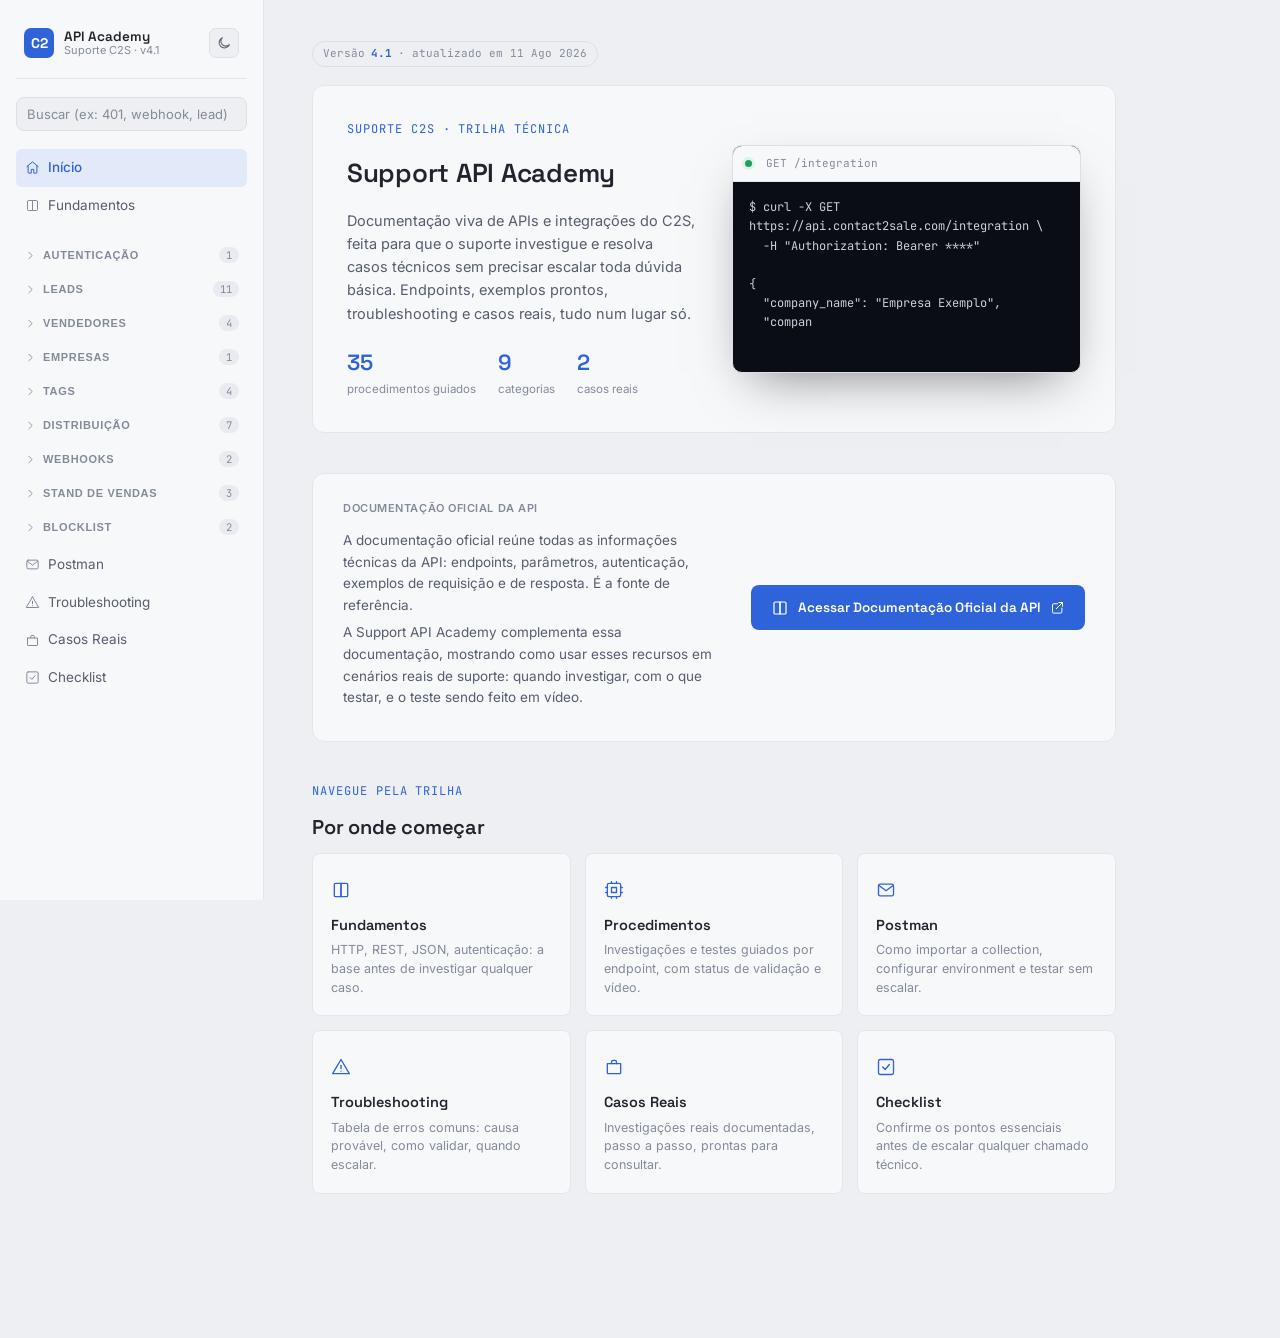
==== commit 5e9ca7cf: "Add files via upload" ====
--- a/index.html
+++ b/index.html
@@ -3,8 +3,8 @@
 <head>
 <meta charset="UTF-8" />
 <meta name="viewport" content="width=device-width, initial-scale=1.0" />
-<title>Support Academy: Base de Conhecimento do Suporte C2S</title>
-<meta name="description" content="Plataforma interna de treinamento, documentação técnica, troubleshooting e base de conhecimento do Suporte C2S." />
+<title>Support API Academy: Trilha Técnica C2S</title>
+<meta name="description" content="Documentação técnica de APIs e integrações do C2S para o time de suporte." />
 <link rel="icon" type="image/svg+xml" href="favicon.svg" />
 <script>
   // aplica o tema salvo antes do CSS carregar, evita flash de tema errado
@@ -25,9 +25,9 @@
 
 <div class="topbar">
   <div class="brand">
-    <div class="brand-mark">SA</div>
+    <div class="brand-mark">C2</div>
     <div class="brand-text">
-      <span class="brand-title">Support Academy</span>
+      <span class="brand-title">API Academy</span>
       <span class="brand-sub">Suporte C2S</span>
     </div>
   </div>
@@ -39,14 +39,14 @@
 <div class="app-shell">
   <aside class="sidebar" id="sidebar">
     <div class="brand">
-      <div class="brand-mark">SA</div>
+      <div class="brand-mark">C2</div>
       <div class="brand-text">
-        <span class="brand-title">Support Academy</span>
+        <span class="brand-title">API Academy</span>
         <span class="brand-sub" id="brand-version">Suporte C2S</span>
       </div>
       <button class="theme-toggle" id="theme-toggle" aria-label="Alternar tema claro/escuro"></button>
     </div>
-    <input class="nav-search" id="nav-search" type="text" placeholder="Buscar em toda a plataforma" />
+    <input class="nav-search" id="nav-search" type="text" placeholder="Buscar (ex: 401, webhook, lead)" />
     <nav id="sidebar-nav"></nav>
   </aside>
 
--- a/style.css
+++ b/style.css
@@ -28,13 +28,6 @@
 
   --sidebar-w: 264px;
   --radius: 8px;
-  --radius-lg: 14px;
-
-  --ease: cubic-bezier(0.16, 1, 0.3, 1);
-  --shadow-sm: 0 1px 2px rgba(0,0,0,.24), 0 1px 1px rgba(0,0,0,.12);
-  --shadow-md: 0 10px 30px -12px rgba(0,0,0,.45), 0 2px 8px -2px rgba(0,0,0,.3);
-  --shadow-lg: 0 30px 60px -20px rgba(0,0,0,.55), 0 10px 24px -8px rgba(0,0,0,.35);
-  --glow-accent: 0 0 0 1px rgba(62,124,240,.35), 0 8px 30px -6px rgba(62,124,240,.35);
 }
 
 /* ================= TEMA CLARO ================= */
@@ -60,11 +53,6 @@
   --success-soft: #DFF3E9;
   --error: #D14343;
   --error-soft: #F8E3E3;
-
-  --shadow-sm: 0 1px 2px rgba(20,30,50,.06), 0 1px 1px rgba(20,30,50,.04);
-  --shadow-md: 0 12px 28px -14px rgba(20,30,50,.18), 0 2px 8px -2px rgba(20,30,50,.08);
-  --shadow-lg: 0 30px 60px -24px rgba(20,30,50,.22), 0 10px 24px -10px rgba(20,30,50,.12);
-  --glow-accent: 0 0 0 1px rgba(47,99,217,.25), 0 8px 26px -8px rgba(47,99,217,.3);
 }
 html[data-theme="light"] .terminal-body,
 html[data-theme="light"] .code-panel pre { color: #C9D1DE; }
@@ -95,13 +83,6 @@
 }
 
 code, pre, .mono { font-family: var(--font-mono); }
-
-/* scrollbar customizada */
-* { scrollbar-width: thin; scrollbar-color: var(--border) transparent; }
-*::-webkit-scrollbar { width: 9px; height: 9px; }
-*::-webkit-scrollbar-track { background: transparent; }
-*::-webkit-scrollbar-thumb { background: var(--border); border-radius: 20px; border: 2px solid transparent; background-clip: padding-box; }
-*::-webkit-scrollbar-thumb:hover { background: var(--text-faint); background-clip: padding-box; }
 
 .icon { flex-shrink: 0; display: inline-block; vertical-align: middle; }
 .nav-link .icon { color: var(--text-faint); }
@@ -169,10 +150,8 @@
   border-radius: 7px;
   color: var(--text-dim);
   cursor: pointer;
-  transition: color .15s var(--ease), border-color .15s var(--ease), transform .15s var(--ease);
-}
-.theme-toggle:hover { color: var(--accent); border-color: var(--accent); transform: rotate(-8deg); }
-.theme-toggle:active { transform: rotate(0deg) scale(.92); }
+}
+.theme-toggle:hover { color: var(--accent); border-color: var(--accent); }
 
 .nav-search {
   width: 100%;
@@ -208,8 +187,6 @@
   font-size: 13.5px;
   cursor: pointer;
   border: 1px solid transparent;
-  position: relative;
-  transition: color .15s var(--ease), background-color .15s var(--ease);
 }
 .nav-link:hover { color: var(--text); text-decoration: none; background: var(--bg-elevated-2); }
 .nav-link.active {
@@ -217,17 +194,6 @@
   background: var(--accent-soft);
   font-weight: 500;
 }
-.nav-link.active::before {
-  content: "";
-  position: absolute;
-  left: -8px; top: 50%;
-  transform: translateY(-50%);
-  width: 3px; height: 60%;
-  border-radius: 0 3px 3px 0;
-  background: var(--accent);
-  box-shadow: 0 0 8px rgba(62,124,240,.6);
-}
-.nav-link .icon { transition: color .15s var(--ease); }
 .nav-link .method-tag { margin-left: auto; }
 
 /* pastas colapsáveis (categorias de procedimento) */
@@ -240,12 +206,9 @@
   padding: 7px 8px;
   background: none;
   border: none;
-  border-radius: 6px;
   cursor: pointer;
   text-align: left;
-  transition: background-color .15s var(--ease);
-}
-.nav-folder-toggle:hover { background: var(--bg-elevated-2); }
+}
 .nav-folder-toggle .icon {
   color: var(--text-faint);
   transition: transform 0.15s ease;
@@ -273,33 +236,12 @@
 .nav-method-label { padding: 2px 8px 5px; }
 .nav-method-group .nav-link { padding-left: 20px; font-size: 13px; }
 
-.nav-categoria-group { margin: 4px 0 8px; }
-.nav-categoria-label {
-  font-size: 10.5px;
-  text-transform: uppercase;
-  letter-spacing: 0.05em;
-  color: var(--text-faint);
-  padding: 4px 8px 3px 14px;
-  font-weight: 600;
-}
-.nav-categoria-group > .nav-link { padding-left: 20px; font-size: 13px; }
-.nav-folder-toggle .icon:nth-child(2) { color: var(--text-dim); margin-left: 2px; }
-
 /* ---- main ---- */
 .main {
   flex: 1;
   min-width: 0;
   padding: 40px 48px 100px;
   max-width: 900px;
-}
-
-@keyframes pageIn {
-  from { opacity: 0; transform: translateY(6px); }
-  to { opacity: 1; transform: translateY(0); }
-}
-.page-enter { animation: pageIn .32s var(--ease); }
-@media (prefers-reduced-motion: reduce) {
-  .page-enter, .hero { animation: none; }
 }
 
 .eyebrow {
@@ -324,75 +266,8 @@
   cursor: pointer;
   padding: 0;
   margin-bottom: 18px;
-  transition: color .15s var(--ease), transform .15s var(--ease);
-}
-.back-btn:hover { color: var(--accent); transform: translateX(-2px); }
-
-/* breadcrumb */
-.breadcrumb {
-  display: flex;
-  align-items: center;
-  flex-wrap: wrap;
-  gap: 6px;
-  font-size: 12px;
-  color: var(--text-faint);
-  margin-bottom: 14px;
-}
-.breadcrumb a { color: var(--text-faint); text-decoration: none; }
-.breadcrumb a:hover { color: var(--accent); }
-.breadcrumb-sep { color: var(--border); }
-.breadcrumb-current { color: var(--text-dim); }
-
-.content-title-row {
-  display: flex;
-  align-items: center;
-  gap: 12px;
-  margin-bottom: 10px;
-}
-.content-title-row .page-title { margin-bottom: 0; }
-
-.favorite-btn {
-  flex-shrink: 0;
-  width: 34px; height: 34px;
-  display: flex; align-items: center; justify-content: center;
-  background: var(--bg-elevated);
-  border: 1px solid var(--border);
-  border-radius: 8px;
-  color: var(--text-faint);
-  cursor: pointer;
-  transition: color .15s var(--ease), border-color .15s var(--ease), transform .15s var(--ease);
-}
-.favorite-btn:hover { color: var(--accent); border-color: var(--accent); transform: scale(1.06); }
-.favorite-btn.active { color: #F5B93D; border-color: rgba(245,185,61,.4); }
-.favorite-btn.active .icon { fill: #F5B93D; }
-.favorite-btn:active { transform: scale(.92); }
-
-/* progresso */
-.progress-control {
-  display: inline-flex;
-  gap: 4px;
-  padding: 4px;
-  background: var(--bg-elevated);
-  border: 1px solid var(--border-soft);
-  border-radius: 9px;
-  margin-bottom: 24px;
-}
-.progress-btn {
-  font-family: var(--font-body);
-  font-size: 12px;
-  font-weight: 500;
-  padding: 6px 12px;
-  border-radius: 6px;
-  border: none;
-  background: none;
-  color: var(--text-faint);
-  cursor: pointer;
-  transition: background-color .15s var(--ease), color .15s var(--ease);
-}
-.progress-btn:hover { color: var(--text); }
-.progress-btn.active.progress-nao-iniciado { background: var(--bg-elevated-2); color: var(--text-dim); }
-.progress-btn.active.progress-em-andamento { background: var(--accent-soft); color: var(--accent); }
-.progress-btn.active.progress-concluido { background: var(--success-soft); color: var(--success); }
+}
+.back-btn:hover { color: var(--accent); }
 
 .page-title { font-size: 30px; margin-bottom: 10px; }
 .page-lede { color: var(--text-dim); font-size: 16px; max-width: 620px; margin-bottom: 32px; }
@@ -431,12 +306,11 @@
   padding: 2px 6px;
   border-radius: 4px;
   letter-spacing: 0.02em;
-  border: 1px solid transparent;
-}
-.method-GET { color: var(--success); background: var(--success-soft); border-color: rgba(69,196,138,.25); }
-.method-POST { color: var(--accent); background: var(--accent-soft); border-color: rgba(62,124,240,.25); }
-.method-PUT { color: var(--violet); background: var(--violet-soft); border-color: rgba(140,135,224,.25); }
-.method-DELETE { color: var(--error); background: var(--error-soft); border-color: rgba(229,104,94,.25); }
+}
+.method-GET { color: var(--success); background: var(--success-soft); }
+.method-POST { color: var(--accent); background: var(--accent-soft); }
+.method-PUT { color: var(--violet); background: var(--violet-soft); }
+.method-DELETE { color: var(--error); background: var(--error-soft); }
 
 /* card grid on home */
 .card-grid {
@@ -451,14 +325,10 @@
   border-radius: var(--radius);
   padding: 18px;
   cursor: pointer;
-  box-shadow: var(--shadow-sm);
-  transition: border-color .2s var(--ease), transform .2s var(--ease), box-shadow .2s var(--ease);
-}
-.card:hover { border-color: var(--accent); transform: translateY(-3px); box-shadow: var(--glow-accent); }
-.card:active { transform: translateY(-1px); transition-duration: .05s; }
+  transition: border-color .15s ease, transform .15s ease;
+}
+.card:hover { border-color: var(--accent); transform: translateY(-1px); }
 .card-icon { font-size: 20px; margin-bottom: 10px; display: block; }
-.card-icon .icon { transition: transform .25s var(--ease); }
-.card:hover .card-icon .icon { transform: scale(1.08); }
 .card-title { font-family: var(--font-display); font-weight: 600; font-size: 14.5px; color: var(--text); margin-bottom: 4px; }
 .card-desc { font-size: 12.5px; color: var(--text-faint); line-height: 1.5; }
 
@@ -469,7 +339,6 @@
   border-radius: var(--radius);
   overflow: hidden;
   margin: 14px 0;
-  box-shadow: var(--shadow-sm);
 }
 .code-panel-head {
   display: flex;
@@ -489,9 +358,7 @@
   cursor: pointer;
   border: none;
   background: none;
-  transition: color .15s var(--ease), background-color .15s var(--ease);
-}
-.code-tab:hover { color: var(--text); }
+}
 .code-tab.active { color: var(--accent); background: var(--accent-soft); }
 .copy-btn {
   font-family: var(--font-mono);
@@ -502,10 +369,8 @@
   border-radius: 5px;
   padding: 3px 8px;
   cursor: pointer;
-  transition: color .15s var(--ease), border-color .15s var(--ease), transform .1s var(--ease);
 }
 .copy-btn:hover { color: var(--text); border-color: var(--text-faint); }
-.copy-btn:active { transform: scale(.94); }
 .code-panel pre {
   margin: 0;
   padding: 16px;
@@ -533,8 +398,6 @@
 td { padding: 9px 10px; border-bottom: 1px solid var(--border-soft); color: var(--text-dim); vertical-align: top; }
 td code { color: var(--accent); font-size: 12px; }
 tr:last-child td { border-bottom: none; }
-tbody tr { transition: background-color .12s var(--ease); }
-tbody tr:hover { background-color: var(--bg-elevated-2); }
 
 /* status chips in troubleshooting table */
 .status-chip {
@@ -556,36 +419,8 @@
   border-bottom: 1px solid var(--border-soft);
   color: var(--text-dim);
   font-size: 14px;
-  transition: background-color .15s var(--ease);
-}
-.checklist li:hover { background-color: var(--bg-elevated); }
-.checklist li input[type="checkbox"] {
-  appearance: none;
-  -webkit-appearance: none;
-  width: 18px; height: 18px;
-  flex-shrink: 0;
-  border: 1.5px solid var(--border);
-  border-radius: 5px;
-  background: var(--bg);
-  cursor: pointer;
-  position: relative;
-  transition: background-color .15s var(--ease), border-color .15s var(--ease), transform .1s var(--ease);
-}
-.checklist li input[type="checkbox"]:hover { border-color: var(--accent); }
-.checklist li input[type="checkbox"]:active { transform: scale(.9); }
-.checklist li input[type="checkbox"]:checked {
-  background: var(--accent);
-  border-color: var(--accent);
-}
-.checklist li input[type="checkbox"]:checked::after {
-  content: "";
-  position: absolute;
-  left: 5px; top: 1.5px;
-  width: 5px; height: 9px;
-  border: solid #fff;
-  border-width: 0 2px 2px 0;
-  transform: rotate(45deg);
-}
+}
+.checklist li input { width: 16px; height: 16px; accent-color: var(--accent); }
 .checklist li.checked span { color: var(--text-faint); text-decoration: line-through; }
 
 /* case cards */
@@ -595,7 +430,6 @@
   border-radius: var(--radius);
   padding: 20px 22px;
   margin-bottom: 16px;
-  box-shadow: var(--shadow-sm);
 }
 .caso-id { font-family: var(--font-mono); font-size: 11px; color: var(--accent); letter-spacing: .04em; }
 .caso-card h3 { margin: 6px 0 10px; }
@@ -603,64 +437,6 @@
 .caso-card ol { margin: 0; padding-left: 18px; color: var(--text-dim); }
 .caso-card ol li { margin-bottom: 5px; }
 
-/* listas reutilizáveis em qualquer tipo de conteúdo */
-.step-list { margin: 0; padding-left: 20px; color: var(--text-dim); font-size: 14px; }
-.step-list li { margin-bottom: 8px; line-height: 1.55; }
-.tip-list { list-style: none; margin: 0; padding: 0; color: var(--text-dim); font-size: 14px; }
-.tip-list li {
-  position: relative;
-  padding: 8px 0 8px 20px;
-  border-bottom: 1px solid var(--border-soft);
-  line-height: 1.55;
-}
-.tip-list li:last-child { border-bottom: none; }
-.tip-list li::before {
-  content: "";
-  position: absolute;
-  left: 2px; top: 16px;
-  width: 5px; height: 5px;
-  border-radius: 50%;
-  background: var(--accent);
-}
-.keyword-chips { display: flex; flex-wrap: wrap; gap: 8px; }
-.keyword-chip {
-  font-family: var(--font-mono);
-  font-size: 11.5px;
-  color: var(--text-dim);
-  background: var(--bg-elevated-2);
-  border: 1px solid var(--border-soft);
-  border-radius: 20px;
-  padding: 4px 11px;
-}
-
-/* navegação anterior / próximo conteúdo */
-.prev-next-nav {
-  display: grid;
-  grid-template-columns: 1fr 1fr;
-  gap: 14px;
-  margin-top: 40px;
-  padding-top: 24px;
-  border-top: 1px solid var(--border-soft);
-}
-.prev-next-link {
-  display: flex;
-  align-items: center;
-  gap: 10px;
-  padding: 14px 16px;
-  border: 1px solid var(--border-soft);
-  border-radius: var(--radius);
-  background: var(--bg-elevated);
-  text-decoration: none;
-  color: var(--text);
-  transition: border-color .15s var(--ease), transform .15s var(--ease);
-}
-.prev-next-link:hover { border-color: var(--accent); text-decoration: none; transform: translateY(-2px); }
-.prev-next-link.next { justify-content: flex-end; text-align: right; }
-.prev-next-link .icon { color: var(--text-faint); flex-shrink: 0; }
-.prev-next-label { display: block; font-size: 10.5px; text-transform: uppercase; letter-spacing: .05em; color: var(--text-faint); margin-bottom: 2px; }
-.prev-next-title { display: block; font-size: 13px; font-weight: 500; }
-@media (max-width: 640px) { .prev-next-nav { grid-template-columns: 1fr; } }
-
 /* relação com a documentação oficial (home) */
 .docs-relation {
   border: 1px solid var(--border-soft);
@@ -672,7 +448,6 @@
   align-items: center;
   gap: 30px;
   flex-wrap: wrap;
-  box-shadow: var(--shadow-sm);
 }
 .docs-relation-copy { flex: 1; min-width: 260px; }
 .docs-relation-copy p { font-size: 13.5px; margin: 6px 0; max-width: 560px; }
@@ -690,11 +465,8 @@
   white-space: nowrap;
   text-decoration: none;
   flex-shrink: 0;
-  box-shadow: var(--shadow-sm);
-  transition: transform .18s var(--ease), box-shadow .18s var(--ease), opacity .18s var(--ease);
-}
-.docs-relation-btn:hover { text-decoration: none; transform: translateY(-2px); box-shadow: var(--glow-accent); }
-.docs-relation-btn:active { transform: translateY(0); }
+}
+.docs-relation-btn:hover { text-decoration: none; opacity: 0.9; }
 
 /* link discreto pra doc oficial no rodapé de cada procedimento */
 .official-docs-link {
@@ -709,64 +481,21 @@
 
 /* home hero */
 .hero {
-  position: relative;
   border: 1px solid var(--border-soft);
   background: var(--bg-elevated);
-  border-radius: var(--radius-lg);
+  border-radius: 12px;
   padding: 34px;
   margin-bottom: 40px;
   display: flex;
   gap: 36px;
   align-items: center;
   flex-wrap: wrap;
-  overflow: hidden;
-  box-shadow: var(--shadow-md);
-  animation: heroIn .5s var(--ease) both;
-}
-.hero::before {
-  content: "";
-  position: absolute;
-  top: -60%; right: -20%;
-  width: 560px; height: 560px;
-  background: radial-gradient(circle, rgba(62,124,240,.22) 0%, rgba(62,124,240,0) 70%);
-  pointer-events: none;
-}
-html[data-theme="light"] .hero::before {
-  background: radial-gradient(circle, rgba(47,99,217,.14) 0%, rgba(47,99,217,0) 70%);
-}
-@keyframes heroIn {
-  from { opacity: 0; transform: translateY(8px); }
-  to { opacity: 1; transform: translateY(0); }
-}
-.hero-copy { position: relative; flex: 1; min-width: 260px; }
+}
+.hero-copy { flex: 1; min-width: 260px; }
 .hero-copy .eyebrow { margin-bottom: 14px; }
-.hero-copy h1 {
-  font-size: 32px;
-  letter-spacing: -0.02em;
-  margin-bottom: 12px;
-  background: linear-gradient(135deg, var(--text) 40%, var(--accent) 130%);
-  -webkit-background-clip: text;
-  background-clip: text;
-  color: transparent;
-}
+.hero-copy h1 { font-size: 26px; margin-bottom: 12px; }
 .hero-copy p { font-size: 14.5px; }
-.hero-actions { display: flex; gap: 12px; margin-top: 22px; flex-wrap: wrap; }
-.hero-secondary-btn {
-  display: inline-flex;
-  align-items: center;
-  gap: 8px;
-  padding: 12px 20px;
-  border-radius: 8px;
-  border: 1px solid var(--border);
-  color: var(--text-dim);
-  font-family: var(--font-display);
-  font-weight: 600;
-  font-size: 13.5px;
-  text-decoration: none;
-  transition: border-color .18s var(--ease), color .18s var(--ease), transform .18s var(--ease);
-}
-.hero-secondary-btn:hover { border-color: var(--accent); color: var(--accent); text-decoration: none; transform: translateY(-2px); }
-.hero-terminal { position: relative; flex: 1; min-width: 300px; max-width: 420px; }
+.hero-terminal { flex: 1; min-width: 300px; max-width: 420px; }
 
 .terminal {
   background: var(--bg-code);
@@ -787,26 +516,10 @@
 .terminal-cursor { display: inline-block; width: 6px; height: 13px; background: var(--accent); vertical-align: middle; animation: blink 1s step-start infinite; }
 @keyframes blink { 50% { opacity: 0; } }
 
-/* dashboard de indicadores (home) */
-.dashboard-grid {
-  display: grid;
-  grid-template-columns: repeat(2, 1fr);
-  gap: 14px;
-  margin-bottom: 40px;
-}
-@media (min-width: 640px) { .dashboard-grid { grid-template-columns: repeat(4, 1fr); } }
-.dash-card {
-  background: var(--bg-elevated);
-  border: 1px solid var(--border-soft);
-  border-radius: var(--radius);
-  padding: 20px;
-  text-align: center;
-  box-shadow: var(--shadow-sm);
-  transition: transform .2s var(--ease), box-shadow .2s var(--ease), border-color .2s var(--ease);
-}
-.dash-card:hover { transform: translateY(-2px); box-shadow: var(--glow-accent); border-color: var(--accent); }
-.dash-num { font-family: var(--font-display); font-size: 30px; font-weight: 700; color: var(--accent); line-height: 1.2; }
-.dash-label { font-size: 12px; color: var(--text-faint); margin-top: 4px; }
+.stat-row { display: flex; gap: 22px; margin-top: 20px; flex-wrap: wrap; }
+.stat { }
+.stat-num { font-family: var(--font-display); font-size: 22px; font-weight: 600; color: var(--accent); }
+.stat-label { font-size: 11.5px; color: var(--text-faint); }
 
 .version-badge {
   display: inline-flex; align-items: center; gap: 6px;
@@ -823,7 +536,6 @@
   border-radius: var(--radius);
   padding: 16px 18px;
   margin-bottom: 24px;
-  box-shadow: var(--shadow-sm);
 }
 .status-block-label {
   font-size: 11px;
@@ -846,7 +558,7 @@
   color: var(--text-dim);
 }
 .status-item.done { color: var(--success); }
-.status-item.done .icon { color: var(--success); filter: drop-shadow(0 0 4px rgba(69,196,138,.5)); }
+.status-item.done .icon { color: var(--success); }
 .status-item.pending { color: var(--text-faint); }
 .status-item.pending .icon { color: var(--text-faint); }
 .status-item.revisao { color: var(--text-dim); }
@@ -866,7 +578,6 @@
   border-radius: var(--radius);
   padding: 16px 18px;
   margin-bottom: 16px;
-  box-shadow: var(--shadow-sm);
 }
 @media (min-width: 640px) {
   .video-info-block { grid-template-columns: 1fr 1fr; }
@@ -890,17 +601,17 @@
   width: 100%;
   aspect-ratio: 1 / 1;
   max-height: 560px;
-  border-radius: var(--radius-lg);
+  border-radius: 12px;
   overflow: hidden;
   background: var(--bg-code);
   border: 1px solid var(--border);
-  box-shadow: var(--shadow-md);
-  transition: box-shadow .25s var(--ease);
-}
-.loom-player:hover { box-shadow: var(--shadow-lg), var(--glow-accent); }
-.loom-player-thumb { width: 100%; height: 100%; object-fit: cover; display: block; transition: transform .4s var(--ease); }
-.loom-player:hover .loom-player-thumb { transform: scale(1.035); }
-.loom-player-cover { opacity: 0.9; }
+}
+.loom-player-thumb { width: 100%; height: 100%; object-fit: cover; display: block; }
+.loom-player-fallback {
+  width: 100%; height: 100%;
+  display: flex; align-items: center; justify-content: center;
+  color: var(--text-faint);
+}
 .loom-player-overlay {
   position: absolute; inset: 0;
   display: flex; align-items: center; justify-content: center;
@@ -914,27 +625,21 @@
   filter: drop-shadow(0 2px 10px rgba(0,0,0,.5));
 }
 .loom-player-empty {
-  position: relative;
   aspect-ratio: 1 / 1;
-  max-height: 560px;
+  max-height: 420px;
+  display: flex;
+  flex-direction: column;
+  align-items: center;
+  justify-content: center;
+  gap: 12px;
+  border: 1px dashed var(--border);
   border-radius: 12px;
-  overflow: hidden;
-  border: 1px dashed var(--border);
-  background: var(--bg-code);
-}
-.loom-player-overlay-empty {
-  flex-direction: column;
-  gap: 10px;
-  background: rgba(10, 13, 19, 0.55);
-}
-.loom-player-empty-label {
-  font-size: 13px;
-  font-weight: 500;
+  color: var(--text-faint);
+  font-size: 13.5px;
   text-align: center;
-  line-height: 1.5;
-  color: #fff;
-  text-shadow: 0 2px 8px rgba(0,0,0,.5);
-}
+  padding: 24px;
+}
+.loom-player-empty .icon { color: var(--text-faint); }
 
 .loom-watch-btn {
   display: flex;
@@ -950,11 +655,8 @@
   font-weight: 600;
   font-size: 13.5px;
   text-decoration: none;
-  box-shadow: var(--shadow-sm);
-  transition: transform .18s var(--ease), box-shadow .18s var(--ease);
-}
-.loom-watch-btn:hover { text-decoration: none; transform: translateY(-2px); box-shadow: var(--glow-accent); }
-.loom-watch-btn:active { transform: translateY(0); }
+}
+.loom-watch-btn:hover { text-decoration: none; opacity: 0.9; }
 
 /* placeholder da Collection do Postman, ainda sem link */
 .collection-placeholder {
